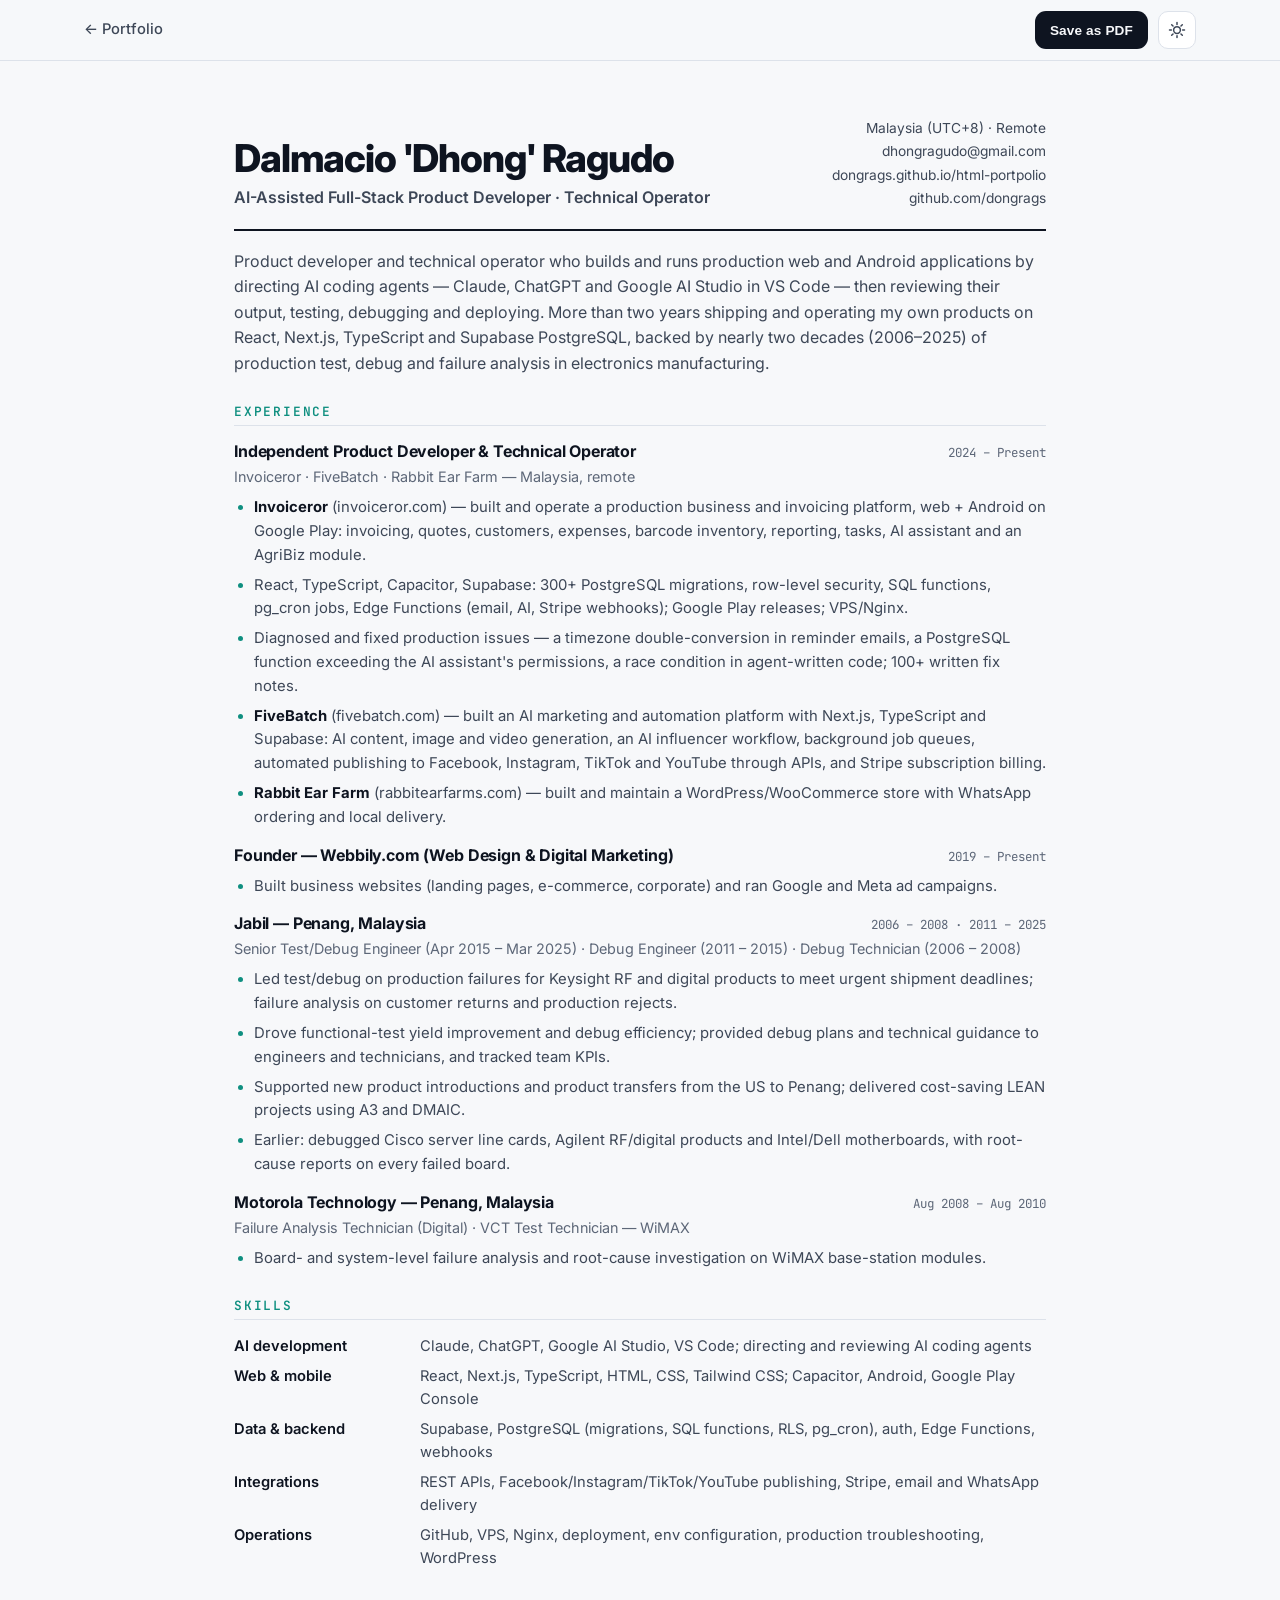
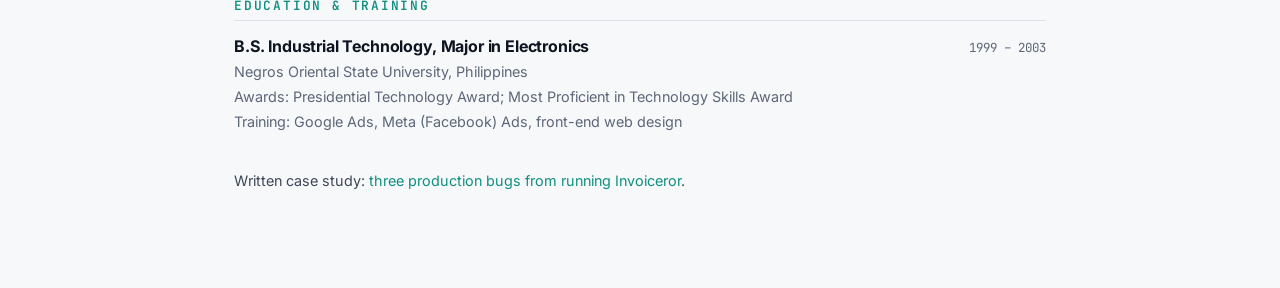
==== resume.html @ e5e8bf3d "Add résumé page and Invoiceror production-fixes case study - resume.html: print-friendly résumé (no " ====
<!DOCTYPE html>
<html lang="en">
<head>
  <meta charset="UTF-8">
  <meta name="viewport" content="width=device-width, initial-scale=1.0">
  <title>Résumé | Dalmacio 'Dhong' Ragudo</title>
  <meta name="description" content="Résumé of Dalmacio 'Dhong' Ragudo — AI-assisted full-stack product developer and technical operator.">
  <meta name="author" content="Dalmacio 'Dhong' Ragudo">
  <link rel="canonical" href="https://dongrags.github.io/html-portpolio/resume.html">
  <link rel="icon" href="data:image/svg+xml,%3Csvg xmlns='http://www.w3.org/2000/svg' viewBox='0 0 32 32'%3E%3Crect width='32' height='32' rx='8' fill='%230b0f17'/%3E%3Ctext x='16' y='21.5' font-family='Arial,sans-serif' font-size='14' font-weight='700' fill='%235eead4' text-anchor='middle'%3EDR%3C/text%3E%3C/svg%3E">
  <link rel="preconnect" href="https://fonts.googleapis.com">
  <link rel="preconnect" href="https://fonts.gstatic.com" crossorigin>
  <link href="https://fonts.googleapis.com/css2?family=Inter:wght@400;500;600;700;800&family=JetBrains+Mono:wght@400;500;600&display=swap" rel="stylesheet">
  <link rel="stylesheet" href="assets/css/styles.css">
  <link rel="stylesheet" href="assets/css/doc.css">
  <script>try { var t = localStorage.getItem('theme'); if (t) document.documentElement.setAttribute('data-theme', t); } catch (e) {}</script>
</head>
<body>
  <a class="skip-link" href="#main">Skip to content</a>
  <header class="doc-top">
    <div class="container">
      <a class="back" href="index.html">← Portfolio</a>
      <div class="doc-actions">
        <button class="btn btn-primary" type="button" onclick="window.print()">Save as PDF</button>
        <button class="theme-toggle" type="button" aria-label="Toggle light and dark theme">
          <svg class="icon-sun" width="18" height="18" viewBox="0 0 24 24" aria-hidden="true"><circle cx="12" cy="12" r="4.5" fill="none" stroke="currentColor" stroke-width="2"/><path d="M12 2v2.5M12 19.5V22M2 12h2.5M19.5 12H22M4.9 4.9l1.8 1.8M17.3 17.3l1.8 1.8M4.9 19.1l1.8-1.8M17.3 6.7l1.8-1.8" stroke="currentColor" stroke-width="2" stroke-linecap="round"/></svg>
          <svg class="icon-moon" width="18" height="18" viewBox="0 0 24 24" aria-hidden="true"><path d="M20 14.5A8 8 0 0 1 9.5 4a8 8 0 1 0 10.5 10.5Z" fill="none" stroke="currentColor" stroke-width="2" stroke-linejoin="round"/></svg>
        </button>
      </div>
    </div>
  </header>

  <main id="main" class="doc resume">
    <header class="resume-head">
      <div>
        <h1>Dalmacio 'Dhong' Ragudo</h1>
        <p class="resume-title">AI-Assisted Full-Stack Product Developer · Technical Operator</p>
      </div>
      <p class="resume-contact">
        Malaysia (UTC+8) · Remote<br>
        <a href="mailto:dhongragudo@gmail.com">dhongragudo@gmail.com</a><span class="phone-slot"></span><br>
        <a href="https://dongrags.github.io/html-portpolio/">dongrags.github.io/html-portpolio</a><br>
        <a href="https://github.com/dongrags">github.com/dongrags</a>
      </p>
    </header>

    <p class="summary">Product developer and technical operator who builds and runs production web and Android applications by directing AI coding agents — Claude, ChatGPT and Google AI Studio in VS Code — then reviewing their output, testing, debugging and deploying. More than two years shipping and operating my own products on React, Next.js, TypeScript and Supabase PostgreSQL, backed by nearly two decades (2006–2025) of production test, debug and failure analysis in electronics manufacturing.</p>

    <h2>Experience</h2>

    <div class="job">
      <div class="job-head"><h3>Independent Product Developer &amp; Technical Operator</h3><span class="when">2024 – Present</span></div>
      <p class="where">Invoiceror · FiveBatch · Rabbit Ear Farm — Malaysia, remote</p>
      <ul class="bullets">
        <li><strong>Invoiceror</strong> (invoiceror.com) — built and operate a production business and invoicing platform, web + Android on Google Play: invoicing, quotes, customers, expenses, barcode inventory, reporting, tasks, AI assistant and an AgriBiz module.</li>
        <li>React, TypeScript, Capacitor, Supabase: 300+ PostgreSQL migrations, row-level security, SQL functions, pg_cron jobs, Edge Functions (email, AI, Stripe webhooks); Google Play releases; VPS/Nginx.</li>
        <li>Diagnosed and fixed production issues — a timezone double-conversion in reminder emails, a PostgreSQL function exceeding the AI assistant's permissions, a race condition in agent-written code; 100+ written fix notes.</li>
        <li><strong>FiveBatch</strong> (fivebatch.com) — built an AI marketing and automation platform with Next.js, TypeScript and Supabase: AI content, image and video generation, an AI influencer workflow, background job queues, automated publishing to Facebook, Instagram, TikTok and YouTube through APIs, and Stripe subscription billing.</li>
        <li><strong>Rabbit Ear Farm</strong> (rabbitearfarms.com) — built and maintain a WordPress/WooCommerce store with WhatsApp ordering and local delivery.</li>
      </ul>
    </div>

    <div class="job">
      <div class="job-head"><h3>Founder — Webbily.com (Web Design &amp; Digital Marketing)</h3><span class="when">2019 – Present</span></div>
      <ul class="bullets">
        <li>Built business websites (landing pages, e-commerce, corporate) and ran Google and Meta ad campaigns.</li>
      </ul>
    </div>

    <div class="job">
      <div class="job-head"><h3>Jabil — Penang, Malaysia</h3><span class="when">2006 – 2008 · 2011 – 2025</span></div>
      <p class="where"><span class="nw">Senior Test/Debug Engineer (Apr 2015 – Mar 2025)</span> · <span class="nw">Debug Engineer (2011 – 2015)</span> · <span class="nw">Debug Technician (2006 – 2008)</span></p>
      <ul class="bullets">
        <li>Led test/debug on production failures for Keysight RF and digital products to meet urgent shipment deadlines; failure analysis on customer returns and production rejects.</li>
        <li>Drove functional-test yield improvement and debug efficiency; provided debug plans and technical guidance to engineers and technicians, and tracked team KPIs.</li>
        <li>Supported new product introductions and product transfers from the US to Penang; delivered cost-saving LEAN projects using A3 and DMAIC.</li>
        <li>Earlier: debugged Cisco server line cards, Agilent RF/digital products and Intel/Dell motherboards, with root-cause reports on every failed board.</li>
      </ul>
    </div>

    <div class="job">
      <div class="job-head"><h3>Motorola Technology — Penang, Malaysia</h3><span class="when">Aug 2008 – Aug 2010</span></div>
      <p class="where">Failure Analysis Technician (Digital) · VCT Test Technician — WiMAX</p>
      <ul class="bullets">
        <li>Board- and system-level failure analysis and root-cause investigation on WiMAX base-station modules.</li>
      </ul>
    </div>

    <h2>Skills</h2>
    <dl class="skills-grid">
      <dt>AI development</dt><dd>Claude, ChatGPT, Google AI Studio, VS Code; directing and reviewing AI coding agents</dd>
      <dt>Web &amp; mobile</dt><dd>React, Next.js, TypeScript, HTML, CSS, Tailwind CSS; Capacitor, Android, Google Play Console</dd>
      <dt>Data &amp; backend</dt><dd>Supabase, PostgreSQL (migrations, SQL functions, RLS, pg_cron), auth, Edge Functions, webhooks</dd>
      <dt>Integrations</dt><dd>REST APIs, Facebook/Instagram/TikTok/YouTube publishing, Stripe, email and WhatsApp delivery</dd>
      <dt>Operations</dt><dd>GitHub, VPS, Nginx, deployment, env configuration, production troubleshooting, WordPress</dd>
    </dl>

    <h2>Education &amp; Training</h2>
    <div class="job">
      <div class="job-head"><h3>B.S. Industrial Technology, Major in Electronics</h3><span class="when">1999 – 2003</span></div>
      <p class="where">Negros Oriental State University, Philippines</p>
      <p class="where">Awards: Presidential Technology Award; Most Proficient in Technology Skills Award</p>
      <p class="where">Training: Google Ads, Meta (Facebook) Ads, front-end web design</p>
    </div>

    <p class="no-print" style="margin-top:36px; font-size:.9rem">Written case study: <a href="case-studies/invoiceror-production-fixes.html">three production bugs from running Invoiceror</a>.</p>
  </main>

  <script src="assets/js/main.js" defer></script>
</body>
</html>
---- assets/css/styles.css ----
/* ===========================================================
   Dhong Ragudo — Portfolio
   Plain CSS, no framework. Light/dark via tokens.
   =========================================================== */

:root {
  --bg: #f7f8fa;
  --bg-alt: #eef1f5;
  --surface: #ffffff;
  --surface-2: #f3f5f8;
  --border: #dde2ea;
  --border-strong: #c7cfdb;
  --text: #0e1420;
  --text-2: #3d4757;
  --text-3: #5d6778;
  --accent: #0f8f80;
  --accent-2: #5b4ee0;
  --accent-soft: rgba(15, 143, 128, 0.1);
  --accent-2-soft: rgba(91, 78, 224, 0.09);
  --grad: linear-gradient(95deg, #0f8f80 0%, #5b4ee0 100%);
  --shadow: 0 1px 2px rgba(14, 20, 32, .04), 0 8px 24px rgba(14, 20, 32, .06);
  --header-bg: rgba(247, 248, 250, .82);
  --hero-glow: radial-gradient(60% 60% at 80% 0%, rgba(91, 78, 224, .12), transparent 70%),
               radial-gradient(50% 50% at 0% 20%, rgba(15, 143, 128, .10), transparent 70%);

  --font: "Inter", system-ui, -apple-system, "Segoe UI", Roboto, sans-serif;
  --mono: "JetBrains Mono", ui-monospace, "SFMono-Regular", Consolas, monospace;
  --radius: 14px;
  --radius-sm: 9px;
  --max: 1160px;
  color-scheme: light;
}

@media (prefers-color-scheme: dark) {
  :root:not([data-theme="light"]) {
    --bg: #0b0f17;
    --bg-alt: #0f141e;
    --surface: #131a26;
    --surface-2: #182130;
    --border: #232d3d;
    --border-strong: #324055;
    --text: #e9edf3;
    --text-2: #b4bdcb;
    --text-3: #8791a2;
    --accent: #5eead4;
    --accent-2: #a5a0ff;
    --accent-soft: rgba(94, 234, 212, 0.1);
    --accent-2-soft: rgba(165, 160, 255, 0.1);
    --grad: linear-gradient(95deg, #5eead4 0%, #a5a0ff 100%);
    --shadow: 0 1px 2px rgba(0, 0, 0, .3), 0 10px 30px rgba(0, 0, 0, .25);
    --header-bg: rgba(11, 15, 23, .78);
    --hero-glow: radial-gradient(60% 60% at 80% 0%, rgba(165, 160, 255, .13), transparent 70%),
                 radial-gradient(50% 50% at 0% 20%, rgba(94, 234, 212, .08), transparent 70%);
    color-scheme: dark;
  }
}

:root[data-theme="dark"] {
  --bg: #0b0f17;
  --bg-alt: #0f141e;
  --surface: #131a26;
  --surface-2: #182130;
  --border: #232d3d;
  --border-strong: #324055;
  --text: #e9edf3;
  --text-2: #b4bdcb;
  --text-3: #8791a2;
  --accent: #5eead4;
  --accent-2: #a5a0ff;
  --accent-soft: rgba(94, 234, 212, 0.1);
  --accent-2-soft: rgba(165, 160, 255, 0.1);
  --grad: linear-gradient(95deg, #5eead4 0%, #a5a0ff 100%);
  --shadow: 0 1px 2px rgba(0, 0, 0, .3), 0 10px 30px rgba(0, 0, 0, .25);
  --header-bg: rgba(11, 15, 23, .78);
  --hero-glow: radial-gradient(60% 60% at 80% 0%, rgba(165, 160, 255, .13), transparent 70%),
               radial-gradient(50% 50% at 0% 20%, rgba(94, 234, 212, .08), transparent 70%);
  color-scheme: dark;
}

/* ---------- Base ---------- */
*, *::before, *::after { box-sizing: border-box; }
html { scroll-behavior: smooth; scroll-padding-top: 80px; -webkit-text-size-adjust: 100%; }
body {
  margin: 0;
  background: var(--bg);
  color: var(--text);
  font-family: var(--font);
  font-size: 16px;
  line-height: 1.6;
  -webkit-font-smoothing: antialiased;
  overflow-x: hidden;
}
img { max-width: 100%; height: auto; display: block; }
a { color: var(--accent); text-decoration: none; }
a:hover { text-decoration: underline; text-underline-offset: 3px; }
h1, h2, h3 { margin: 0; line-height: 1.15; letter-spacing: -0.02em; color: var(--text); }
h2 { font-size: clamp(1.6rem, 3.2vw, 2.35rem); font-weight: 750; max-width: 30ch; }
h3 { font-size: 1.05rem; font-weight: 650; }
p { margin: 0; }
ul, ol { margin: 0; padding: 0; list-style: none; }
:focus-visible { outline: 2px solid var(--accent); outline-offset: 3px; border-radius: 4px; }

.container { width: 100%; max-width: var(--max); margin: 0 auto; padding: 0 24px; }
.sr-only { position: absolute; width: 1px; height: 1px; overflow: hidden; clip: rect(0 0 0 0); white-space: nowrap; }
.skip-link { position: absolute; left: 12px; top: -48px; padding: 8px 14px; background: var(--surface); border: 1px solid var(--border); border-radius: 8px; z-index: 100; }
.skip-link:focus { top: 12px; }

.muted { color: var(--text-2); }
.small { font-size: .875rem; }
.center { text-align: center; }
.narrow { max-width: 62ch; }
.center.narrow, .center .narrow { margin-left: auto; margin-right: auto; }
.mt { margin-top: 1.5rem; }
.mt-lg { margin-top: 2.5rem; }
.lead { font-size: clamp(1.05rem, 1.6vw, 1.2rem); color: var(--text-2); max-width: 64ch; }
.grad { background: var(--grad); -webkit-background-clip: text; background-clip: text; color: transparent; }
.note { margin-top: 1rem; font-size: .85rem; color: var(--text-3); }

/* ---------- Header ---------- */
.site-header {
  position: sticky; top: 0; z-index: 50;
  background: var(--header-bg);
  backdrop-filter: saturate(160%) blur(12px);
  -webkit-backdrop-filter: saturate(160%) blur(12px);
  border-bottom: 1px solid var(--border);
}
.nav { display: flex; align-items: center; gap: 16px; height: 64px; }
.brand { display: flex; align-items: center; gap: 10px; color: var(--text); font-weight: 650; margin-right: auto; }
.brand:hover { text-decoration: none; }
.brand-mark {
  display: grid; place-items: center; width: 32px; height: 32px; border-radius: 8px;
  background: var(--text); color: var(--bg); font-family: var(--mono); font-size: .78rem; font-weight: 600;
}
.nav-links { display: flex; gap: 4px; }
.nav-links a { display: block; padding: 8px 12px; border-radius: 8px; color: var(--text-2); font-size: .92rem; font-weight: 500; }
.nav-links a:hover { color: var(--text); background: var(--surface-2); text-decoration: none; }
.nav-toggle, .theme-toggle {
  display: grid; place-items: center; width: 38px; height: 38px; border-radius: 10px;
  border: 1px solid var(--border); background: var(--surface); color: var(--text-2); cursor: pointer;
}
.nav-toggle { display: none; }
.theme-toggle:hover, .nav-toggle:hover { color: var(--text); border-color: var(--border-strong); }
.icon-moon { display: none; }
:root[data-theme="dark"] .icon-sun { display: none; }
:root[data-theme="dark"] .icon-moon { display: block; }
@media (prefers-color-scheme: dark) {
  :root:not([data-theme="light"]) .icon-sun { display: none; }
  :root:not([data-theme="light"]) .icon-moon { display: block; }
}

/* ---------- Buttons ---------- */
.cta-row { display: flex; flex-wrap: wrap; align-items: center; gap: 12px; margin-top: 2rem; }
.cta-center { justify-content: center; }
.btn {
  display: inline-flex; align-items: center; justify-content: center; gap: 8px;
  min-height: 46px; padding: 0 20px; border-radius: 11px;
  font-weight: 600; font-size: .92rem; letter-spacing: .01em;
  border: 1px solid transparent; transition: transform .15s ease, background .15s ease, border-color .15s ease;
}
.btn:hover { text-decoration: none; transform: translateY(-1px); }
.btn-primary { background: var(--text); color: var(--bg); }
.btn-primary:hover { background: var(--accent); color: #fff; }
:root[data-theme="dark"] .btn-primary:hover { color: #0b0f17; }
@media (prefers-color-scheme: dark) { :root:not([data-theme="light"]) .btn-primary:hover { color: #0b0f17; } }
.btn-ghost { background: var(--surface); color: var(--text); border-color: var(--border-strong); }
.btn-ghost:hover { border-color: var(--accent); }
.btn-text { color: var(--text-2); padding: 0 8px; }
.btn-text:hover { color: var(--accent); }

/* ---------- Hero ---------- */
.hero { position: relative; padding: 88px 0 56px; background: var(--hero-glow); }
.hero::before {
  content: ""; position: absolute; inset: 0; pointer-events: none;
  background-image: linear-gradient(var(--border) 1px, transparent 1px), linear-gradient(90deg, var(--border) 1px, transparent 1px);
  background-size: 48px 48px; opacity: .35;
  mask-image: radial-gradient(70% 60% at 50% 30%, #000 20%, transparent 75%);
  -webkit-mask-image: radial-gradient(70% 60% at 50% 30%, #000 20%, transparent 75%);
}
.hero > .container { position: relative; }
.hero-grid { display: grid; grid-template-columns: 1.35fr 1fr; gap: 56px; align-items: center; }
.eyebrow, .kicker {
  font-family: var(--mono); font-size: .78rem; font-weight: 500; letter-spacing: .14em; text-transform: uppercase; color: var(--accent);
}
.eyebrow { display: inline-flex; align-items: center; gap: 10px; margin-bottom: 1.25rem; }
.eyebrow::before { content: ""; width: 8px; height: 8px; border-radius: 50%; background: var(--accent); box-shadow: 0 0 0 4px var(--accent-soft); }
.hero h1 { font-size: clamp(2.2rem, 5.2vw, 3.9rem); font-weight: 800; letter-spacing: -0.035em; line-height: 1.05; margin-bottom: 1.5rem; }
.hero .lead { margin-bottom: 1rem; color: var(--text); }
.hero .muted { max-width: 62ch; margin-bottom: .75rem; }

.console {
  background: var(--surface); border: 1px solid var(--border); border-radius: var(--radius);
  box-shadow: var(--shadow); overflow: hidden; font-size: .92rem;
}
.console-bar { display: flex; align-items: center; gap: 6px; padding: 12px 16px; border-bottom: 1px solid var(--border); background: var(--surface-2); }
.console-bar span { width: 10px; height: 10px; border-radius: 50%; background: var(--border-strong); }
.console-bar em { margin-left: 8px; font-family: var(--mono); font-style: normal; font-size: .75rem; color: var(--text-3); }
.console-list li { display: flex; align-items: center; gap: 14px; padding: 16px; border-bottom: 1px solid var(--border); }
.console-list img { border-radius: 10px; flex: none; }
.console-list div { display: flex; flex-direction: column; min-width: 0; flex: 1; }
.console-list strong { font-weight: 650; }
.console-list span { color: var(--text-3); font-size: .82rem; }
.status {
  font-family: var(--mono); font-size: .75rem; color: var(--accent); padding: 4px 9px;
  border-radius: 999px; background: var(--accent-soft); white-space: nowrap;
}
.status::before { content: "● "; animation: pulse 2.4s ease-in-out infinite; }
@keyframes pulse { 50% { opacity: .35; } }
.console-foot { padding: 14px 16px; font-family: var(--mono); font-size: .76rem; color: var(--text-2); display: grid; gap: 4px; }
.console-foot .k { color: var(--accent-2); display: inline-block; min-width: 76px; }

.cap-strip {
  margin-top: 64px; display: grid; grid-template-columns: repeat(5, 1fr);
  border: 1px solid var(--border); border-radius: var(--radius); background: var(--surface); overflow: hidden;
}
.cap-strip li { padding: 20px; border-right: 1px solid var(--border); display: flex; flex-direction: column; gap: 4px; }
.cap-strip li:last-child { border-right: 0; }
.cap-strip strong { font-family: var(--mono); font-size: .86rem; letter-spacing: .06em; text-transform: uppercase; }
.cap-strip span { color: var(--text-3); font-size: .85rem; line-height: 1.4; }

/* ---------- Sections ---------- */
.section { padding: 96px 0; }
.section-alt { background: var(--bg-alt); border-top: 1px solid var(--border); border-bottom: 1px solid var(--border); }
.section-head { margin-bottom: 48px; display: grid; gap: 16px; }
.section-head.center { justify-items: center; text-align: center; }
.kicker span { color: var(--text-3); margin-right: 8px; }
h2.big { font-size: clamp(1.9rem, 4.6vw, 3.3rem); font-weight: 800; letter-spacing: -0.03em; max-width: 22ch; }

/* Steps */
.steps { display: grid; grid-template-columns: repeat(4, 1fr); gap: 16px; counter-reset: s; }
.steps li {
  position: relative; padding: 22px; border: 1px solid var(--border); border-radius: var(--radius);
  background: var(--surface); transition: border-color .2s ease, transform .2s ease;
}
.steps li:hover { border-color: var(--border-strong); transform: translateY(-2px); }
.steps li.is-ai { background: linear-gradient(var(--surface), var(--surface)) padding-box, var(--grad) border-box; border-color: transparent; }
.step-n { font-family: var(--mono); font-size: .78rem; color: var(--accent); }
.steps h3 { margin: 10px 0 8px; }
.steps p { color: var(--text-2); font-size: .92rem; }

.callout {
  margin: 40px 0 0; padding: 26px 30px; border-left: 3px solid var(--accent);
  background: var(--accent-soft); border-radius: 0 var(--radius) var(--radius) 0;
  font-size: clamp(1.1rem, 2vw, 1.35rem); font-weight: 600; letter-spacing: -0.01em; color: var(--text);
}
.callout-sm { margin: 0; font-size: 1.05rem; }

/* Project heads */
.project-title { display: flex; align-items: center; gap: 16px; }
.project-title img { border-radius: 14px; box-shadow: var(--shadow); }
.project-title h2 { font-size: clamp(2rem, 4.4vw, 3rem); font-weight: 800; letter-spacing: -0.03em; }
.subtitle { color: var(--text-2); font-weight: 500; margin-top: 4px; }
.private-pill {
  display: inline-flex; align-items: center; gap: 8px; padding: 6px 12px; border-radius: 999px;
  border: 1px dashed var(--border-strong); color: var(--text-3); font-size: .82rem;
}
.private-pill::before { content: "🔒"; font-size: .8rem; }

/* Screenshot rail */
.shots {
  display: grid; grid-auto-flow: column; grid-auto-columns: 200px; gap: 18px;
  overflow-x: auto; padding: 4px 4px 18px; margin: 0 -4px 40px;
  scroll-snap-type: x mandatory; scrollbar-width: thin;
}
.shots figure { margin: 0; scroll-snap-align: start; }
.shots img { border-radius: 26px; }
.shots figcaption { margin-top: 10px; font-size: .82rem; color: var(--text-3); text-align: center; font-family: var(--mono); }

/* Panels */
.split { display: grid; grid-template-columns: 1fr 1fr; gap: 20px; margin-bottom: 20px; align-items: start; }
.panel { padding: 28px; border: 1px solid var(--border); border-radius: var(--radius); background: var(--surface); }
.panel p { color: var(--text-2); }
.panel-accent { background: linear-gradient(160deg, var(--accent-2-soft), transparent 55%), var(--surface); }
.panel-title { font-family: var(--mono); font-size: .8rem; font-weight: 600; letter-spacing: .12em; text-transform: uppercase; color: var(--text-3); margin-bottom: 16px; }
.panel-title.mt { margin-top: 28px; }

.check-list { display: grid; gap: 8px 20px; }
.check-list.cols-2 { grid-template-columns: 1fr 1fr; }
.check-list li { position: relative; padding-left: 22px; font-size: .93rem; color: var(--text); }
.check-list li::before {
  content: ""; position: absolute; left: 2px; top: .5em; width: 9px; height: 5px;
  border-left: 2px solid var(--accent); border-bottom: 2px solid var(--accent); transform: rotate(-45deg);
}

.tags { display: flex; flex-wrap: wrap; gap: 8px; }
.tags li {
  padding: 5px 11px; border-radius: 7px; border: 1px solid var(--border); background: var(--surface-2);
  font-family: var(--mono); font-size: .78rem; color: var(--text-2);
}
.tags-sm li { font-size: .72rem; padding: 3px 8px; }
.tags.mt { margin-top: 24px; }

/* Vertical flow diagram */
.flow { display: grid; gap: 0; }
.flow li { display: flex; flex-direction: column; align-items: flex-start; position: relative; padding-bottom: 22px; padding-left: 26px; }
.flow li::before { content: ""; position: absolute; left: 7px; top: 12px; bottom: 0; width: 2px; background: var(--border-strong); }
.flow li::after { content: ""; position: absolute; left: 2px; top: 8px; width: 12px; height: 12px; border-radius: 50%; background: var(--surface); border: 2px solid var(--accent); }
.flow li:last-child { padding-bottom: 0; }
.flow li:last-child::before { display: none; }
.flow-node { font-family: var(--mono); font-size: .82rem; font-weight: 600; padding: 5px 11px; border-radius: 7px; background: var(--surface-2); border: 1px solid var(--border); }
.flow-db { border-color: var(--accent); color: var(--accent); background: var(--accent-soft); }
.flow-ext { border-color: var(--accent-2); color: var(--accent-2); background: var(--accent-2-soft); }
.flow small { margin-top: 5px; color: var(--text-3); font-size: .8rem; }
.flow-compact { margin-top: 24px; }
.flow-compact li { padding-bottom: 16px; }

/* Horizontal pipeline */
.pipeline { display: flex; flex-wrap: wrap; align-items: center; gap: 12px 0; }
.pipeline li {
  position: relative; display: inline-flex; align-items: center;
  padding: 8px 14px; border-radius: 9px; border: 1px solid var(--border); background: var(--surface);
  font-family: var(--mono); font-size: .82rem; font-weight: 500; color: var(--text); white-space: nowrap;
}
.pipeline li + li { margin-left: 30px; }
.pipeline li + li::before { content: "→"; position: absolute; left: -22px; color: var(--text-3); }
.pipeline li.is-end { border-color: var(--accent); background: var(--accent-soft); color: var(--accent); font-weight: 600; }
.pipeline-lg li { font-size: .9rem; padding: 11px 18px; }

.api-grid { display: grid; grid-template-columns: 1fr 1fr; gap: 10px; margin-top: 20px; }
.api-grid li {
  padding: 12px 14px; border-radius: var(--radius-sm); border: 1px solid var(--border); background: var(--surface-2);
  font-family: var(--mono); font-size: .82rem; font-weight: 600;
}

/* Toolkit */
.tool-grid { display: grid; grid-template-columns: repeat(4, 1fr); gap: 16px; }
.tool { padding: 24px; border: 1px solid var(--border); border-radius: var(--radius); background: var(--surface); }
.tool h3 { font-size: 1.15rem; margin-bottom: 10px; }
.tool h3::before { content: ""; display: block; width: 28px; height: 3px; border-radius: 2px; background: var(--grad); margin-bottom: 16px; }
.tool p { color: var(--text-2); font-size: .92rem; }
.principles { display: flex; flex-wrap: wrap; gap: 8px 24px; margin-top: 32px; justify-content: center; }
.principles li { font-family: var(--mono); font-size: .8rem; letter-spacing: .08em; text-transform: uppercase; color: var(--text-3); }
.principles li::before { content: "✓ "; color: var(--accent); }

/* Operator */
.operator { background: var(--hero-glow); }
.pipeline-lg { justify-content: center; margin: 8px 0 40px; }

/* Technical areas */
.area-grid { display: grid; grid-template-columns: repeat(3, 1fr); gap: 16px; }
.area { padding: 24px; border: 1px solid var(--border); border-radius: var(--radius); background: var(--surface); }
.area h3 { font-family: var(--mono); font-size: .8rem; letter-spacing: .12em; text-transform: uppercase; color: var(--accent); margin-bottom: 14px; }
.area ul { display: flex; flex-wrap: wrap; gap: 6px; }
.area li { padding: 4px 10px; border-radius: 6px; background: var(--surface-2); font-size: .86rem; color: var(--text-2); }

/* Cards */
.card-grid { display: grid; grid-template-columns: repeat(6, 1fr); gap: 18px; }
.card {
  grid-column: span 2; display: flex; flex-direction: column; gap: 10px;
  padding: 24px; border: 1px solid var(--border); border-radius: var(--radius); background: var(--surface);
  transition: border-color .2s ease, transform .2s ease, box-shadow .2s ease;
}
.card:hover { border-color: var(--border-strong); transform: translateY(-2px); box-shadow: var(--shadow); }
.card-feature { grid-column: span 3; }
.card-top { display: flex; align-items: center; justify-content: space-between; gap: 10px; min-height: 40px; }
.card-top img { border-radius: 10px; }
.badge { font-family: var(--mono); font-size: .7rem; letter-spacing: .06em; text-transform: uppercase; padding: 4px 9px; border-radius: 999px; background: var(--accent-soft); color: var(--accent); }
.badge-muted { background: var(--surface-2); color: var(--text-3); }
.card h3 { font-size: 1.25rem; margin-top: 4px; }
.card-sub { color: var(--text-3); font-size: .88rem; font-weight: 500; }
.card > p:not(.card-sub) { color: var(--text-2); font-size: .93rem; }
.card dl { margin: 4px 0; font-size: .86rem; }
.card dt { font-family: var(--mono); font-size: .7rem; letter-spacing: .1em; text-transform: uppercase; color: var(--text-3); }
.card dd { margin: 2px 0 0; color: var(--text-2); }
.card-links { margin-top: auto; padding-top: 12px; border-top: 1px solid var(--border); display: flex; flex-wrap: wrap; gap: 6px 16px; align-items: center; font-size: .86rem; }
.card-links a { font-weight: 600; }
.card-links span { color: var(--text-3); font-size: .8rem; }

.private-note {
  display: flex; gap: 14px; align-items: flex-start; margin-top: 28px; padding: 20px 24px;
  border: 1px dashed var(--border-strong); border-radius: var(--radius); color: var(--text-2); font-size: .93rem;
}
.private-note svg { flex: none; margin-top: 2px; color: var(--accent); }

/* Why */
.why-grid { display: grid; grid-template-columns: repeat(3, 1fr); gap: 0; border: 1px solid var(--border); border-radius: var(--radius); overflow: hidden; background: var(--surface); }
.why-grid div { padding: 26px; border-right: 1px solid var(--border); border-bottom: 1px solid var(--border); }
.why-grid div:nth-child(3n) { border-right: 0; }
.why-grid div:nth-last-child(-n+3) { border-bottom: 0; }
.why-grid h3 { font-family: var(--mono); font-size: .88rem; letter-spacing: .12em; text-transform: uppercase; color: var(--accent); margin-bottom: 8px; }
.why-grid p { color: var(--text-2); font-size: .93rem; }

.role-box { margin-top: 56px; padding: 28px; border-radius: var(--radius); border: 1px solid var(--border); background: var(--surface-2); }
.role-box h3 { margin-bottom: 10px; }
.role-box p { color: var(--text-2); margin-bottom: 18px; max-width: 80ch; }

/* Contact */
.contact { background: var(--hero-glow); border-top: 1px solid var(--border); }
.contact h2.big { margin: 0 auto 16px; }
.contact .small { margin-top: 20px; }

/* Footer */
.site-footer { border-top: 1px solid var(--border); padding: 36px 0; background: var(--bg-alt); }
.footer-grid { display: grid; grid-template-columns: 1fr auto; gap: 16px 32px; align-items: start; }
.footer-name { font-weight: 700; margin-bottom: 4px; }
.footer-links { display: flex; gap: 20px; flex-wrap: wrap; }
.footer-links a { color: var(--text-2); font-size: .9rem; }
.footer-links a:hover { color: var(--accent); }
.copyright { grid-column: 1 / -1; }

/* Reveal on scroll (only when JS is running) */
.js .reveal { opacity: 0; transform: translateY(14px); transition: opacity .6s ease, transform .6s ease; }
.js .reveal.is-visible { opacity: 1; transform: none; }

/* ---------- Responsive ---------- */
@media (max-width: 1020px) {
  .hero-grid { grid-template-columns: 1fr; gap: 40px; }
  .console { max-width: 520px; }
  .cap-strip { grid-template-columns: repeat(3, 1fr); }
  .cap-strip li:nth-child(3) { border-right: 0; }
  .cap-strip li:nth-child(-n+3) { border-bottom: 1px solid var(--border); }
  .steps { grid-template-columns: repeat(2, 1fr); }
  .tool-grid { grid-template-columns: repeat(2, 1fr); }
  .area-grid { grid-template-columns: repeat(2, 1fr); }
  .card, .card-feature { grid-column: span 3; }
}

@media (max-width: 820px) {
  .nav-toggle { display: grid; order: 3; }
  .nav-links {
    display: none; position: absolute; top: 64px; left: 0; right: 0; flex-direction: column; gap: 0;
    padding: 8px 16px 16px; background: var(--bg); border-bottom: 1px solid var(--border); box-shadow: var(--shadow);
  }
  .nav-links.is-open { display: flex; }
  .nav-links a { padding: 12px; font-size: 1rem; }
  .split { grid-template-columns: 1fr; }
  .why-grid { grid-template-columns: 1fr 1fr; }
  .why-grid div:nth-child(3n) { border-right: 1px solid var(--border); }
  .why-grid div:nth-child(2n) { border-right: 0; }
  .why-grid div:nth-last-child(-n+3) { border-bottom: 1px solid var(--border); }
  .why-grid div:nth-last-child(-n+2) { border-bottom: 0; }
}

@media (max-width: 640px) {
  .container { padding: 0 16px; }
  .hero { padding: 56px 0 40px; }
  .section { padding: 64px 0; }
  .section-head { margin-bottom: 32px; }
  .cap-strip { grid-template-columns: 1fr 1fr; margin-top: 44px; }
  .cap-strip li { border-right: 1px solid var(--border) !important; border-bottom: 1px solid var(--border); padding: 16px; }
  .cap-strip li:nth-child(2n) { border-right: 0 !important; }
  .cap-strip li:last-child { grid-column: 1 / -1; border-bottom: 0; border-right: 0 !important; }
  .steps, .tool-grid, .area-grid, .why-grid { grid-template-columns: 1fr; }
  .why-grid div { border-right: 0 !important; border-bottom: 1px solid var(--border) !important; }
  .why-grid div:last-child { border-bottom: 0 !important; }
  .card, .card-feature { grid-column: 1 / -1; }
  .check-list.cols-2 { grid-template-columns: 1fr; }
  .panel { padding: 22px; }
  .shots { grid-auto-columns: 62%; }
  .cta-row .btn { flex: 1 1 auto; }
  .cta-row .btn-text { flex: 0 0 100%; justify-content: flex-start; padding: 0; min-height: 36px; }
  .footer-grid { grid-template-columns: 1fr; }
  .pipeline, .pipeline-lg { flex-direction: column; align-items: stretch; gap: 22px; }
  .pipeline li { justify-content: center; white-space: normal; text-align: center; }
  .pipeline li + li { margin-left: 0; }
  .pipeline li + li::before { content: "↓"; left: 50%; top: -21px; transform: translateX(-50%); }
  .callout { padding: 20px; }
}

@media (prefers-reduced-motion: reduce) {
  html { scroll-behavior: auto; }
  *, *::before, *::after { animation: none !important; transition: none !important; }
  .js .reveal { opacity: 1; transform: none; }
}

/* ---------- Google Play ---------- */
.btn-play {
  background: #0b0f17; color: #fff; border-color: #3a4556; gap: 10px; padding: 0 18px 0 14px;
}
.btn-play:hover { border-color: var(--accent); }
.play-text { display: flex; flex-direction: column; line-height: 1.1; text-align: left; font-size: 1rem; font-weight: 600; letter-spacing: 0; }
.play-text small { font-size: .62rem; font-weight: 500; text-transform: uppercase; letter-spacing: .06em; opacity: .85; }
.console-list span a { color: inherit; text-decoration: underline; text-decoration-color: var(--border-strong); text-underline-offset: 2px; }

.shot-raw img { border: 6px solid #1b2230; }

.play-showcase {
  margin: 0 0 40px; padding: 28px; border: 1px solid var(--border); border-radius: var(--radius);
  background: linear-gradient(160deg, var(--accent-2-soft), transparent 45%), var(--surface);
}
.play-head { display: flex; align-items: flex-end; justify-content: space-between; gap: 20px; margin-bottom: 22px; }
.play-head p { color: var(--text-2); max-width: 62ch; }
.play-head .panel-title { margin-bottom: 8px; }
.play-head .btn-play { flex: none; }
.promo { display: block; margin: 0; }
.promo img { width: 100%; border-radius: 12px; border: 1px solid var(--border); }
.promo-wide img { border-radius: 14px; }
.promo-wide:hover img { border-color: var(--accent); }
.promo-grid { display: grid; grid-template-columns: repeat(3, 1fr); gap: 16px; margin-top: 16px; }
.promo figcaption { margin-top: 8px; font-family: var(--mono); font-size: .78rem; color: var(--text-3); }

@media (max-width: 820px) {
  .play-head { flex-direction: column; align-items: flex-start; }
  .promo-grid { grid-template-columns: 1fr; }
}
@media (max-width: 640px) {
  .play-showcase { padding: 18px; }
}

/* ---------- Background ---------- */
.background { margin-top: 56px; padding-left: 20px; border-left: 3px solid var(--border-strong); max-width: 80ch; }
.background .panel-title { margin-bottom: 10px; }
.background p { color: var(--text-2); }
.background p + p { margin-top: 8px; }
.background + .role-box { margin-top: 40px; }

/* Web app button + inline logo links */
.btn-webapp img { border-radius: 50%; flex: none; }
.link-logo { display: inline-flex; align-items: center; gap: 6px; }
.link-logo img { border-radius: 50%; }

/* Email copy confirmation */
.contact .small a { color: var(--text-2); text-decoration: underline; text-decoration-color: var(--border-strong); text-underline-offset: 3px; }
.contact .small a:hover { color: var(--accent); }
.copy-status {
  display: inline-block; min-height: 1.6em; margin-top: 12px; padding: 4px 12px; border-radius: 999px;
  color: var(--accent); background: var(--accent-soft); font-weight: 500;
  opacity: 0; transition: opacity .2s ease;
}
.copy-status.is-visible { opacity: 1; }

/* Last, low-priority card spans the full row on desktop */
.card-slim { grid-column: 1 / -1; }
@media (max-width: 1020px) { .card-slim { grid-column: span 3; } }
@media (max-width: 640px) { .card-slim { grid-column: 1 / -1; } }
@media (min-width: 1021px) {
  .card-slim { flex-direction: row; align-items: center; gap: 20px; padding: 16px 24px; }
  .card-slim:hover { transform: none; }
  .card-slim .card-top { min-height: 0; }
  .card-slim h3 { margin: 0; font-size: 1rem; white-space: nowrap; }
  .card-slim .card-sub, .card-slim .tags { display: none; }
  .card-slim > p:not(.card-sub) { font-size: .88rem; color: var(--text-3); }
  .card-slim .card-links { margin: 0 0 0 auto; padding: 0; border: 0; white-space: nowrap; flex-wrap: nowrap; }
  .card-slim .badge { white-space: nowrap; }
}

/* Case study link card */
.case-link {
  display: grid; gap: 6px; margin-top: 20px; padding: 22px 26px; border-radius: var(--radius);
  border: 1px solid var(--border); background: linear-gradient(120deg, var(--accent-soft), transparent 60%), var(--surface);
  color: var(--text); transition: border-color .2s ease, transform .2s ease;
}
.case-link:hover { text-decoration: none; border-color: var(--accent); transform: translateY(-2px); }
.case-link strong { font-size: 1.15rem; letter-spacing: -0.01em; }
.case-link .muted { font-size: .92rem; }
---- assets/css/doc.css ----
/* Document pages (case study, résumé). Loaded after styles.css. */

.doc-top { border-bottom: 1px solid var(--border); background: var(--header-bg); }
.doc-top .container { display: flex; align-items: center; justify-content: space-between; gap: 16px; height: 60px; }
.doc-top a.back { color: var(--text-2); font-size: .92rem; font-weight: 500; }
.doc-top a.back:hover { color: var(--accent); }
.doc-actions { display: flex; align-items: center; gap: 10px; }
.doc-actions .btn { min-height: 38px; padding: 0 14px; font-size: .85rem; }

.doc { max-width: 780px; margin: 0 auto; padding: 56px 24px 96px; }
.doc h1 { font-size: clamp(1.9rem, 4.2vw, 2.7rem); font-weight: 800; letter-spacing: -0.03em; line-height: 1.1; }
.doc h2 { font-size: 1.45rem; font-weight: 750; margin: 56px 0 14px; max-width: none; }
.doc h3 { font-family: var(--mono); font-size: .78rem; font-weight: 600; letter-spacing: .12em; text-transform: uppercase; color: var(--text-3); margin: 26px 0 8px; }
.doc p, .doc li { color: var(--text-2); }
.doc p + p { margin-top: 12px; }
.doc ul.bullets { list-style: disc; padding-left: 20px; display: grid; gap: 6px; }
.doc ul.bullets li::marker { color: var(--accent); }
.doc strong { color: var(--text); }
.doc-meta { margin-top: 14px; font-family: var(--mono); font-size: .8rem; color: var(--text-3); }
.doc-lead { margin-top: 20px; font-size: 1.1rem; color: var(--text-2); }
.doc code { font-family: var(--mono); font-size: .86em; background: var(--surface-2); border: 1px solid var(--border); border-radius: 5px; padding: 1px 5px; color: var(--text); }
.doc pre {
  margin: 12px 0 4px; padding: 16px 18px; overflow-x: auto; border-radius: 10px;
  background: var(--surface); border: 1px solid var(--border);
  font-family: var(--mono); font-size: .8rem; line-height: 1.6; color: var(--text);
}
.doc pre code { background: none; border: 0; padding: 0; font-size: inherit; }
.doc pre .c { color: var(--text-3); }
.doc pre .bad { color: #d9485f; }
.doc pre .good { color: var(--accent); }
.doc .context { margin-top: 32px; padding: 20px 22px; border-radius: var(--radius); border: 1px solid var(--border); background: var(--surface); }
.doc .context p { font-size: .95rem; }
.doc .tag-row { display: flex; flex-wrap: wrap; gap: 8px; margin-top: 12px; }
.doc .incident-label { display: inline-block; font-family: var(--mono); font-size: .72rem; letter-spacing: .08em; text-transform: uppercase; padding: 3px 9px; border-radius: 999px; background: var(--accent-soft); color: var(--accent); margin-top: 56px; }
.doc .incident-label + h2 { margin-top: 10px; }
.doc .takeaway { margin-top: 16px; padding: 14px 18px; border-left: 3px solid var(--accent-2); background: var(--accent-2-soft); border-radius: 0 10px 10px 0; }
.doc hr { border: 0; border-top: 1px solid var(--border); margin: 56px 0 0; }

/* ---------- Résumé ---------- */
.resume { max-width: 860px; }
.resume-head { display: flex; justify-content: space-between; align-items: flex-end; gap: 24px; padding-bottom: 18px; border-bottom: 2px solid var(--text); }
.resume-head h1 { font-size: clamp(1.8rem, 4vw, 2.4rem); }
.resume-title { margin-top: 6px; font-weight: 600; color: var(--accent); }
.resume-contact { text-align: right; font-size: .86rem; color: var(--text-2); line-height: 1.7; }
.resume-contact a { color: var(--text-2); }
.resume h2 { font-family: var(--mono); font-size: .8rem; font-weight: 600; letter-spacing: .14em; text-transform: uppercase; color: var(--accent); margin: 28px 0 10px; padding-bottom: 6px; border-bottom: 1px solid var(--border); }
.resume .summary { margin-top: 18px; }
.job { margin-top: 16px; }
.job-head { display: flex; justify-content: space-between; align-items: baseline; gap: 16px; flex-wrap: wrap; }
.job-head h3 { font-family: var(--font); font-size: 1rem; font-weight: 700; letter-spacing: -0.01em; text-transform: none; color: var(--text); margin: 0; }
.job-head .when { font-family: var(--mono); font-size: .78rem; color: var(--text-3); white-space: nowrap; }
.job .where { font-size: .9rem; color: var(--text-3); margin-top: 2px; }
.job ul.bullets { margin-top: 8px; }
.job ul.bullets li { font-size: .93rem; }
.skills-grid { display: grid; grid-template-columns: 170px 1fr; gap: 6px 16px; font-size: .92rem; }
.skills-grid dt { font-weight: 600; color: var(--text); }
.skills-grid dd { margin: 0; color: var(--text-2); }
.todo { background: rgba(255, 200, 0, .25); border-radius: 4px; padding: 0 4px; color: var(--text); }

@media (max-width: 640px) {
  .doc { padding: 36px 16px 72px; }
  .resume-head { flex-direction: column; align-items: flex-start; }
  .resume-contact { text-align: left; }
  .skills-grid { grid-template-columns: 1fr; }
  .skills-grid dd { margin-bottom: 8px; }
  .doc-actions .btn-ghost { display: none; }
}

/* Print / PDF: always light, Arial for clean embedding in every PDF viewer and ATS. */
@media print {
  :root, :root[data-theme="dark"] {
    --bg: #fff; --surface: #fff; --surface-2: #f3f5f8; --border: #cfd6e0; --border-strong: #b9c2cf;
    --text: #111827; --text-2: #1f2937; --text-3: #4b5563; --accent: #0f766e; --accent-2: #4f46e5;
    --accent-soft: rgba(15,118,110,.08); --accent-2-soft: rgba(79,70,229,.06);
    --font: Arial, Helvetica, sans-serif; --mono: Arial, Helvetica, sans-serif;
  }
  @page { size: Letter; margin: 0.6in 0.65in; }
  html { font-size: 13.3px; }
  body { background: #fff; font-family: Arial, Helvetica, sans-serif; font-size: 10.5pt; line-height: 1.4; }
  .doc-top, .skip-link, .no-print { display: none !important; }
  .doc { padding: 0; max-width: none; }
  .resume-head { padding-bottom: 10px; }
  .resume-head h1 { font-size: 21pt; letter-spacing: -0.01em; }
  .resume-title { font-size: 11pt; }
  .resume-contact { font-size: 9.5pt; line-height: 1.5; }
  .resume .summary { font-size: 10.5pt; margin-top: 12px; }
  .resume h2 { font-size: 10pt; letter-spacing: .08em; margin: 16px 0 6px; padding-bottom: 4px; break-after: avoid; }
  .job { margin-top: 10px; break-inside: avoid; }
  .job-head h3 { font-size: 11pt; }
  .job-head .when { font-size: 10pt; color: var(--text-3); }
  .job .where { font-size: 10pt; margin-top: 1px; }
  .job ul.bullets { gap: 3px; margin-top: 5px; }
  .job ul.bullets li { font-size: 10.5pt; }
  .skills-grid { font-size: 10.5pt; gap: 3px 14px; grid-template-columns: 130px 1fr; }
  a { color: inherit !important; text-decoration: none !important; }
}

.doc code, .doc pre { font-variant-ligatures: none; font-feature-settings: "liga" 0, "calt" 0; }

/* Résumé header + wrapping helpers */
.nw { white-space: nowrap; }
.phone-slot:not(:empty) { display: block; }
.resume-head > div { flex: 1 1 auto; min-width: 0; }
.resume-contact { flex: none; white-space: nowrap; }
@media print { .resume-title { font-size: 10.5pt; } }
.phone-slot:not(:empty) + br { display: none; }
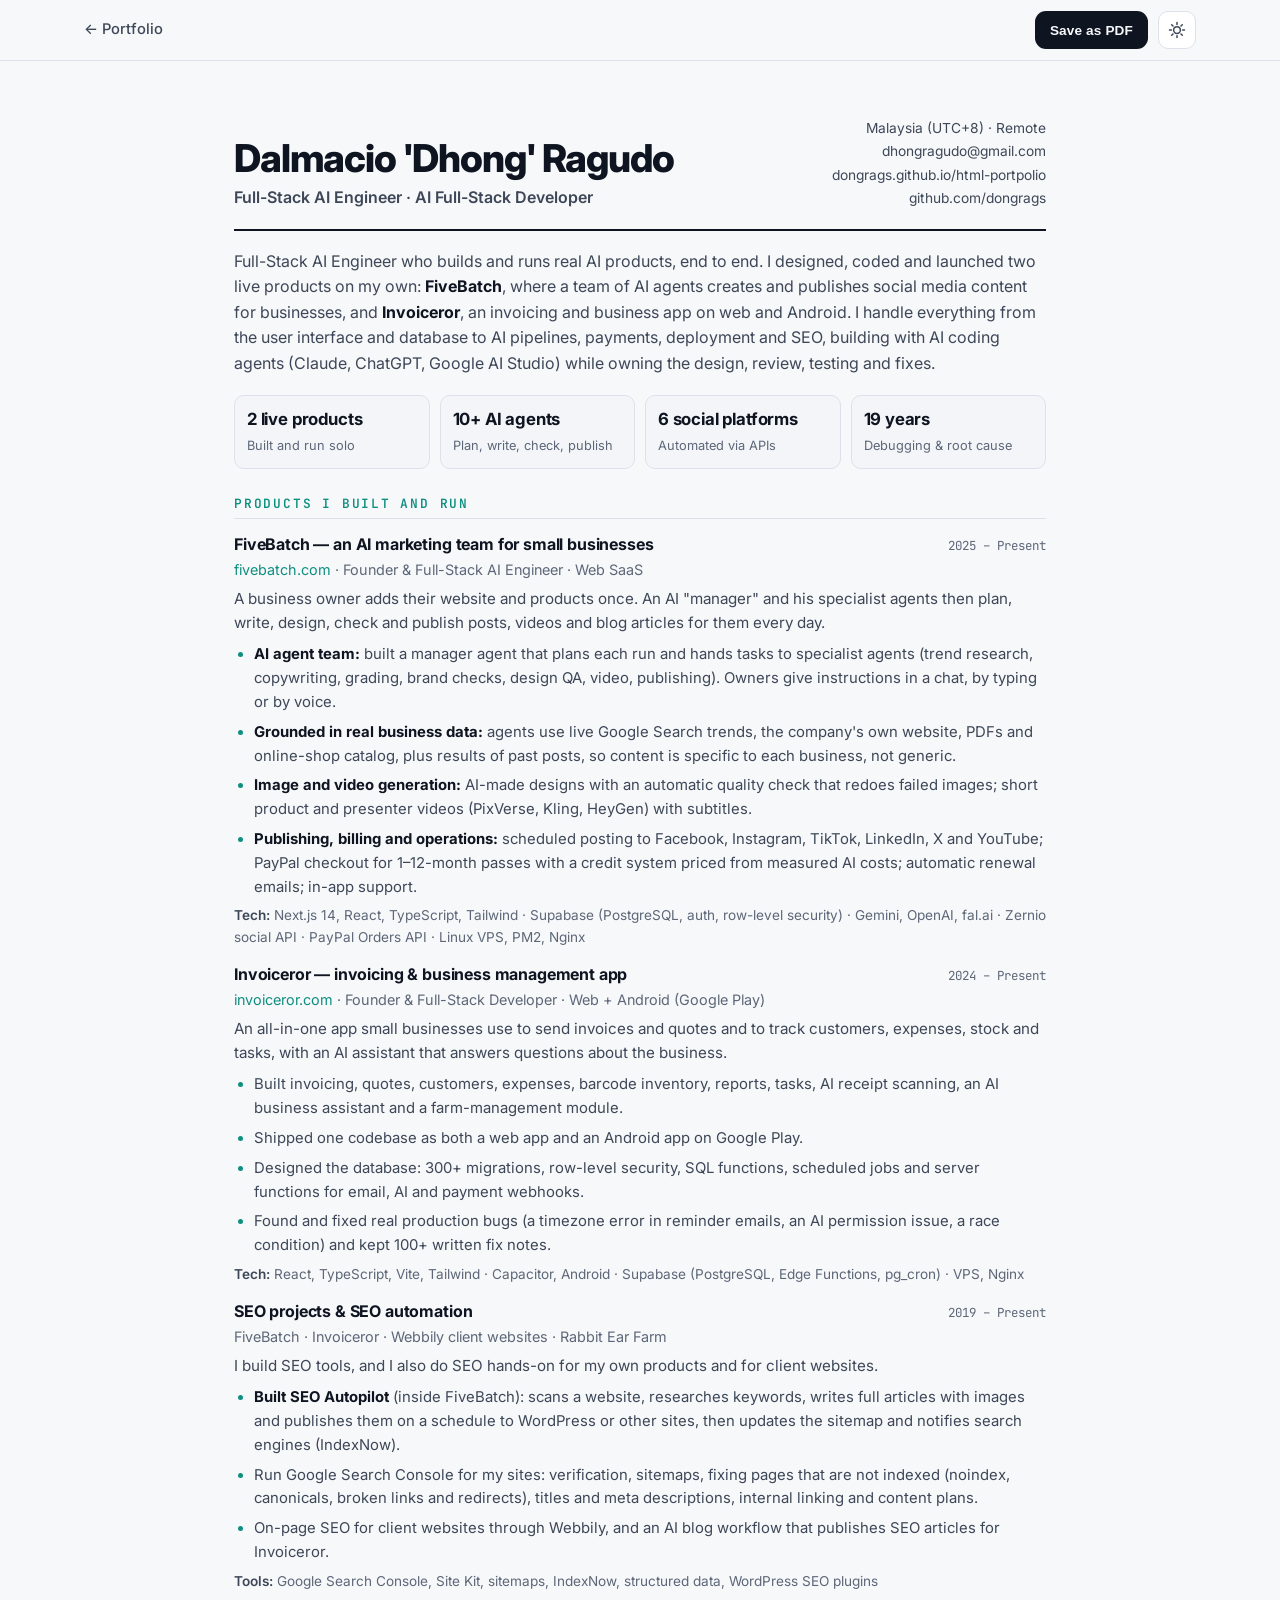
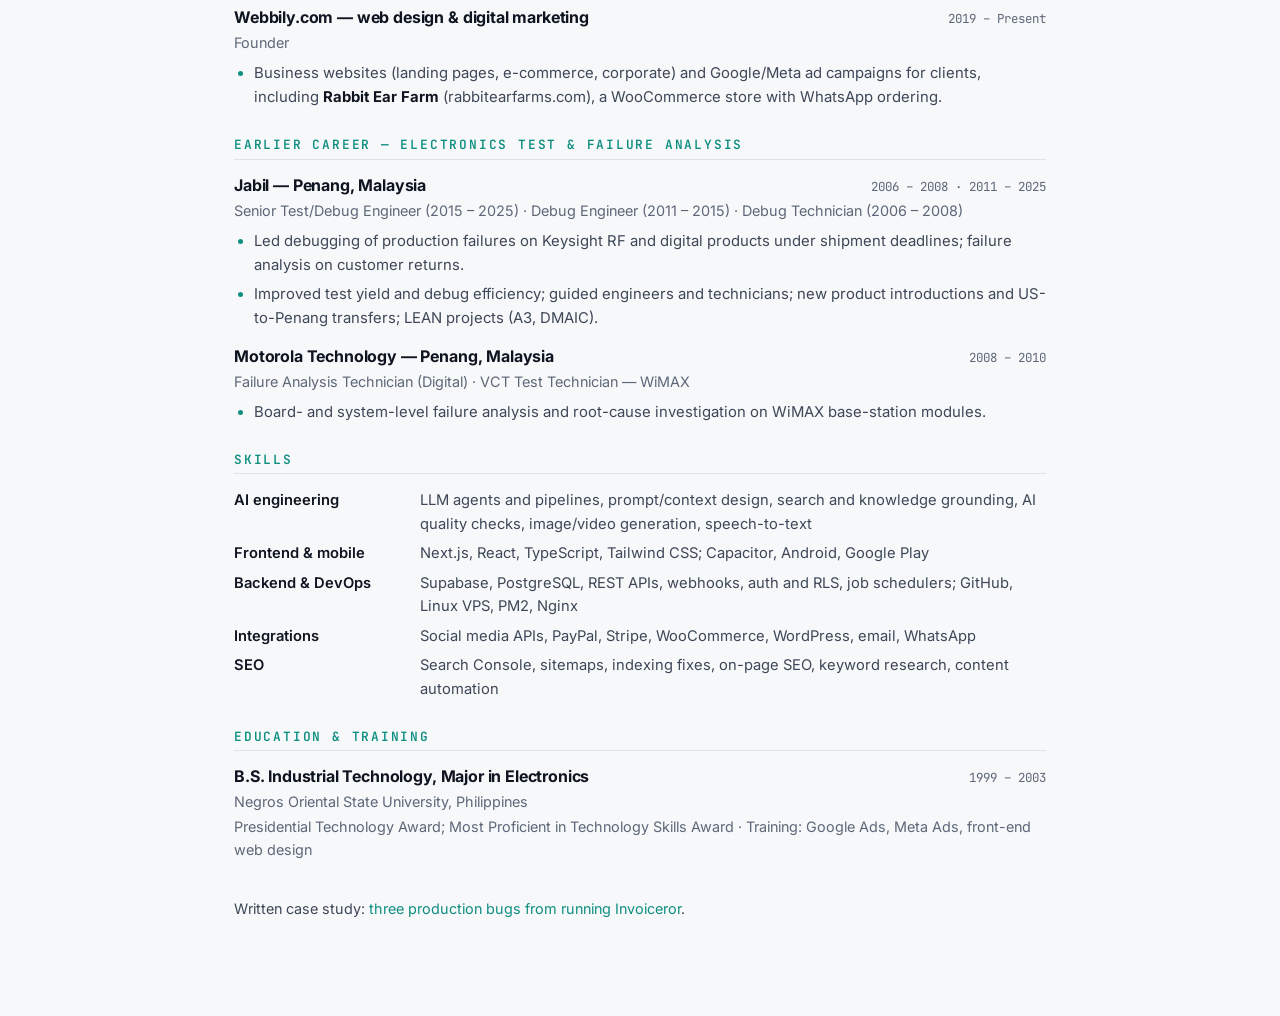
==== commit f6f94bd9: "Reposition as Full-Stack AI Engineer: clearer product-first résumé and homepage, add SEO projects Co" ====
--- a/resume.html
+++ b/resume.html
@@ -3,8 +3,8 @@
 <head>
   <meta charset="UTF-8">
   <meta name="viewport" content="width=device-width, initial-scale=1.0">
-  <title>Résumé | Dalmacio 'Dhong' Ragudo</title>
-  <meta name="description" content="Résumé of Dalmacio 'Dhong' Ragudo — AI-assisted full-stack product developer and technical operator.">
+  <title>Résumé | Dalmacio 'Dhong' Ragudo — Full-Stack AI Engineer</title>
+  <meta name="description" content="Résumé of Dalmacio 'Dhong' Ragudo — Full-Stack AI Engineer who built and runs FiveBatch (AI marketing SaaS) and Invoiceror (web + Android business app), plus SEO automation.">
   <meta name="author" content="Dalmacio 'Dhong' Ragudo">
   <link rel="canonical" href="https://dongrags.github.io/html-portpolio/resume.html">
   <link rel="icon" href="data:image/svg+xml,%3Csvg xmlns='http://www.w3.org/2000/svg' viewBox='0 0 32 32'%3E%3Crect width='32' height='32' rx='8' fill='%230b0f17'/%3E%3Ctext x='16' y='21.5' font-family='Arial,sans-serif' font-size='14' font-weight='700' fill='%235eead4' text-anchor='middle'%3EDR%3C/text%3E%3C/svg%3E">
@@ -34,7 +34,7 @@
     <header class="resume-head">
       <div>
         <h1>Dalmacio 'Dhong' Ragudo</h1>
-        <p class="resume-title">AI-Assisted Full-Stack Product Developer · Technical Operator</p>
+        <p class="resume-title">Full-Stack AI Engineer · AI Full-Stack Developer</p>
       </div>
       <p class="resume-contact">
         Malaysia (UTC+8) · Remote<br>
@@ -44,42 +44,76 @@
       </p>
     </header>
 
-    <p class="summary">Product developer and technical operator who builds and runs production web and Android applications by directing AI coding agents — Claude, ChatGPT and Google AI Studio in VS Code — then reviewing their output, testing, debugging and deploying. More than two years shipping and operating my own products on React, Next.js, TypeScript and Supabase PostgreSQL, backed by nearly two decades (2006–2025) of production test, debug and failure analysis in electronics manufacturing.</p>
+    <p class="summary">Full-Stack AI Engineer who builds and runs real AI products, end to end. I designed, coded and launched two live products on my own: <strong>FiveBatch</strong>, where a team of AI agents creates and publishes social media content for businesses, and <strong>Invoiceror</strong>, an invoicing and business app on web and Android. I handle everything from the user interface and database to AI pipelines, payments, deployment and SEO, building with AI coding agents (Claude, ChatGPT, Google AI Studio) while owning the design, review, testing and fixes.</p>
 
-    <h2>Experience</h2>
+    <ul class="highlights" aria-label="Highlights">
+      <li><strong>2 live products</strong><span>Built and run solo</span></li>
+      <li><strong>10+ AI agents</strong><span>Plan, write, check, publish</span></li>
+      <li><strong>6 social platforms</strong><span>Automated via APIs</span></li>
+      <li><strong>19 years</strong><span>Debugging &amp; root cause</span></li>
+    </ul>
+
+    <h2>Products I built and run</h2>
 
     <div class="job">
-      <div class="job-head"><h3>Independent Product Developer &amp; Technical Operator</h3><span class="when">2024 – Present</span></div>
-      <p class="where">Invoiceror · FiveBatch · Rabbit Ear Farm — Malaysia, remote</p>
+      <div class="job-head"><h3>FiveBatch — an AI marketing team for small businesses</h3><span class="when">2025 – Present</span></div>
+      <p class="where"><a href="https://fivebatch.com/">fivebatch.com</a> · Founder &amp; Full-Stack AI Engineer · Web SaaS</p>
+      <p class="what">A business owner adds their website and products once. An AI "manager" and his specialist agents then plan, write, design, check and publish posts, videos and blog articles for them every day.</p>
       <ul class="bullets">
-        <li><strong>Invoiceror</strong> (invoiceror.com) — built and operate a production business and invoicing platform, web + Android on Google Play: invoicing, quotes, customers, expenses, barcode inventory, reporting, tasks, AI assistant and an AgriBiz module.</li>
-        <li>React, TypeScript, Capacitor, Supabase: 300+ PostgreSQL migrations, row-level security, SQL functions, pg_cron jobs, Edge Functions (email, AI, Stripe webhooks); Google Play releases; VPS/Nginx.</li>
-        <li>Diagnosed and fixed production issues — a timezone double-conversion in reminder emails, a PostgreSQL function exceeding the AI assistant's permissions, a race condition in agent-written code; 100+ written fix notes.</li>
-        <li><strong>FiveBatch</strong> (fivebatch.com) — built an AI marketing and automation platform with Next.js, TypeScript and Supabase: AI content, image and video generation, an AI influencer workflow, background job queues, automated publishing to Facebook, Instagram, TikTok and YouTube through APIs, and Stripe subscription billing.</li>
-        <li><strong>Rabbit Ear Farm</strong> (rabbitearfarms.com) — built and maintain a WordPress/WooCommerce store with WhatsApp ordering and local delivery.</li>
+        <li><strong>AI agent team:</strong> built a manager agent that plans each run and hands tasks to specialist agents (trend research, copywriting, grading, brand checks, design QA, video, publishing). Owners give instructions in a chat, by typing or by voice.</li>
+        <li><strong>Grounded in real business data:</strong> agents use live Google Search trends, the company's own website, PDFs and online-shop catalog, plus results of past posts, so content is specific to each business, not generic.</li>
+        <li><strong>Image and video generation:</strong> AI-made designs with an automatic quality check that redoes failed images; short product and presenter videos (PixVerse, Kling, HeyGen) with subtitles.</li>
+        <li><strong>Publishing, billing and operations:</strong> scheduled posting to Facebook, Instagram, TikTok, LinkedIn, X and YouTube; PayPal checkout for 1–12-month passes with a credit system priced from measured AI costs; automatic renewal emails; in-app support.</li>
+      </ul>
+      <p class="stack"><b>Tech:</b> Next.js 14, React, TypeScript, Tailwind · Supabase (PostgreSQL, auth, row-level security) · Gemini, OpenAI, fal.ai · Zernio social API · PayPal Orders API · Linux VPS, PM2, Nginx</p>
+    </div>
+
+    <div class="job">
+      <div class="job-head"><h3>Invoiceror — invoicing &amp; business management app</h3><span class="when">2024 – Present</span></div>
+      <p class="where"><a href="https://invoiceror.com/">invoiceror.com</a> · Founder &amp; Full-Stack Developer · Web + Android (Google Play)</p>
+      <p class="what">An all-in-one app small businesses use to send invoices and quotes and to track customers, expenses, stock and tasks, with an AI assistant that answers questions about the business.</p>
+      <ul class="bullets">
+        <li>Built invoicing, quotes, customers, expenses, barcode inventory, reports, tasks, AI receipt scanning, an AI business assistant and a farm-management module.</li>
+        <li>Shipped one codebase as both a web app and an Android app on Google Play.</li>
+        <li>Designed the database: 300+ migrations, row-level security, SQL functions, scheduled jobs and server functions for email, AI and payment webhooks.</li>
+        <li>Found and fixed real production bugs (a timezone error in reminder emails, an AI permission issue, a race condition) and kept 100+ written fix notes.</li>
+      </ul>
+      <p class="stack"><b>Tech:</b> React, TypeScript, Vite, Tailwind · Capacitor, Android · Supabase (PostgreSQL, Edge Functions, pg_cron) · VPS, Nginx</p>
+    </div>
+
+    <div class="job">
+      <div class="job-head"><h3>SEO projects &amp; SEO automation</h3><span class="when">2019 – Present</span></div>
+      <p class="where">FiveBatch · Invoiceror · Webbily client websites · Rabbit Ear Farm</p>
+      <p class="what">I build SEO tools, and I also do SEO hands-on for my own products and for client websites.</p>
+      <ul class="bullets">
+        <li><strong>Built SEO Autopilot</strong> (inside FiveBatch): scans a website, researches keywords, writes full articles with images and publishes them on a schedule to WordPress or other sites, then updates the sitemap and notifies search engines (IndexNow).</li>
+        <li>Run Google Search Console for my sites: verification, sitemaps, fixing pages that are not indexed (noindex, canonicals, broken links and redirects), titles and meta descriptions, internal linking and content plans.</li>
+        <li>On-page SEO for client websites through Webbily, and an AI blog workflow that publishes SEO articles for Invoiceror.</li>
+      </ul>
+      <p class="stack"><b>Tools:</b> Google Search Console, Site Kit, sitemaps, IndexNow, structured data, WordPress SEO plugins</p>
+    </div>
+
+    <div class="job">
+      <div class="job-head"><h3>Webbily.com — web design &amp; digital marketing</h3><span class="when">2019 – Present</span></div>
+      <p class="where">Founder</p>
+      <ul class="bullets">
+        <li>Business websites (landing pages, e-commerce, corporate) and Google/Meta ad campaigns for clients, including <strong>Rabbit Ear Farm</strong> (rabbitearfarms.com), a WooCommerce store with WhatsApp ordering.</li>
+      </ul>
+    </div>
+
+    <h2>Earlier career — electronics test &amp; failure analysis</h2>
+
+    <div class="job">
+      <div class="job-head"><h3>Jabil — Penang, Malaysia</h3><span class="when">2006 – 2008 · 2011 – 2025</span></div>
+      <p class="where"><span class="nw">Senior Test/Debug Engineer (2015 – 2025)</span> · <span class="nw">Debug Engineer (2011 – 2015)</span> · <span class="nw">Debug Technician (2006 – 2008)</span></p>
+      <ul class="bullets">
+        <li>Led debugging of production failures on Keysight RF and digital products under shipment deadlines; failure analysis on customer returns.</li>
+        <li>Improved test yield and debug efficiency; guided engineers and technicians; new product introductions and US-to-Penang transfers; LEAN projects (A3, DMAIC).</li>
       </ul>
     </div>
 
     <div class="job">
-      <div class="job-head"><h3>Founder — Webbily.com (Web Design &amp; Digital Marketing)</h3><span class="when">2019 – Present</span></div>
-      <ul class="bullets">
-        <li>Built business websites (landing pages, e-commerce, corporate) and ran Google and Meta ad campaigns.</li>
-      </ul>
-    </div>
-
-    <div class="job">
-      <div class="job-head"><h3>Jabil — Penang, Malaysia</h3><span class="when">2006 – 2008 · 2011 – 2025</span></div>
-      <p class="where"><span class="nw">Senior Test/Debug Engineer (Apr 2015 – Mar 2025)</span> · <span class="nw">Debug Engineer (2011 – 2015)</span> · <span class="nw">Debug Technician (2006 – 2008)</span></p>
-      <ul class="bullets">
-        <li>Led test/debug on production failures for Keysight RF and digital products to meet urgent shipment deadlines; failure analysis on customer returns and production rejects.</li>
-        <li>Drove functional-test yield improvement and debug efficiency; provided debug plans and technical guidance to engineers and technicians, and tracked team KPIs.</li>
-        <li>Supported new product introductions and product transfers from the US to Penang; delivered cost-saving LEAN projects using A3 and DMAIC.</li>
-        <li>Earlier: debugged Cisco server line cards, Agilent RF/digital products and Intel/Dell motherboards, with root-cause reports on every failed board.</li>
-      </ul>
-    </div>
-
-    <div class="job">
-      <div class="job-head"><h3>Motorola Technology — Penang, Malaysia</h3><span class="when">Aug 2008 – Aug 2010</span></div>
+      <div class="job-head"><h3>Motorola Technology — Penang, Malaysia</h3><span class="when">2008 – 2010</span></div>
       <p class="where">Failure Analysis Technician (Digital) · VCT Test Technician — WiMAX</p>
       <ul class="bullets">
         <li>Board- and system-level failure analysis and root-cause investigation on WiMAX base-station modules.</li>
@@ -88,19 +122,18 @@
 
     <h2>Skills</h2>
     <dl class="skills-grid">
-      <dt>AI development</dt><dd>Claude, ChatGPT, Google AI Studio, VS Code; directing and reviewing AI coding agents</dd>
-      <dt>Web &amp; mobile</dt><dd>React, Next.js, TypeScript, HTML, CSS, Tailwind CSS; Capacitor, Android, Google Play Console</dd>
-      <dt>Data &amp; backend</dt><dd>Supabase, PostgreSQL (migrations, SQL functions, RLS, pg_cron), auth, Edge Functions, webhooks</dd>
-      <dt>Integrations</dt><dd>REST APIs, Facebook/Instagram/TikTok/YouTube publishing, Stripe, email and WhatsApp delivery</dd>
-      <dt>Operations</dt><dd>GitHub, VPS, Nginx, deployment, env configuration, production troubleshooting, WordPress</dd>
+      <dt>AI engineering</dt><dd>LLM agents and pipelines, prompt/context design, search and knowledge grounding, AI quality checks, image/video generation, speech-to-text</dd>
+      <dt>Frontend &amp; mobile</dt><dd>Next.js, React, TypeScript, Tailwind CSS; Capacitor, Android, Google Play</dd>
+      <dt>Backend &amp; DevOps</dt><dd>Supabase, PostgreSQL, REST APIs, webhooks, auth and RLS, job schedulers; GitHub, Linux VPS, PM2, Nginx</dd>
+      <dt>Integrations</dt><dd>Social media APIs, PayPal, Stripe, WooCommerce, WordPress, email, WhatsApp</dd>
+      <dt>SEO</dt><dd>Search Console, sitemaps, indexing fixes, on-page SEO, keyword research, content automation</dd>
     </dl>
 
     <h2>Education &amp; Training</h2>
     <div class="job">
       <div class="job-head"><h3>B.S. Industrial Technology, Major in Electronics</h3><span class="when">1999 – 2003</span></div>
       <p class="where">Negros Oriental State University, Philippines</p>
-      <p class="where">Awards: Presidential Technology Award; Most Proficient in Technology Skills Award</p>
-      <p class="where">Training: Google Ads, Meta (Facebook) Ads, front-end web design</p>
+      <p class="where">Presidential Technology Award; Most Proficient in Technology Skills Award · Training: Google Ads, Meta Ads, front-end web design</p>
     </div>
 
     <p class="no-print" style="margin-top:36px; font-size:.9rem">Written case study: <a href="case-studies/invoiceror-production-fixes.html">three production bugs from running Invoiceror</a>.</p>
--- a/assets/css/doc.css
+++ b/assets/css/doc.css
@@ -104,3 +104,21 @@
 .resume-contact { flex: none; white-space: nowrap; }
 @media print { .resume-title { font-size: 10.5pt; } }
 .phone-slot:not(:empty) + br { display: none; }
+
+/* Résumé: quick-scan blocks for hiring managers */
+.resume .highlights { display: grid; grid-template-columns: repeat(4, 1fr); gap: 10px; margin: 18px 0 4px; padding: 0; list-style: none; }
+.resume .highlights li { border: 1px solid var(--border); border-radius: 10px; padding: 10px 12px; background: var(--surface-2); }
+.resume .highlights strong { display: block; font-size: 1.05rem; color: var(--text); letter-spacing: -0.01em; }
+.resume .highlights span { font-size: .8rem; color: var(--text-3); }
+.job .what { font-size: .95rem; color: var(--text-2); margin-top: 6px; }
+.job .stack { font-size: .85rem; color: var(--text-3); margin-top: 6px; }
+.job .stack b { color: var(--text-2); font-weight: 600; }
+@media (max-width: 640px) { .resume .highlights { grid-template-columns: repeat(2, 1fr); } }
+@media print {
+  .resume .highlights { gap: 6px; margin: 10px 0 2px; }
+  .resume .highlights li { padding: 5px 8px; background: #fff; }
+  .resume .highlights strong { font-size: 10.5pt; }
+  .resume .highlights span { font-size: 8.5pt; }
+  .job .what { font-size: 10.5pt; margin-top: 3px; }
+  .job .stack { font-size: 9.5pt; margin-top: 3px; }
+}
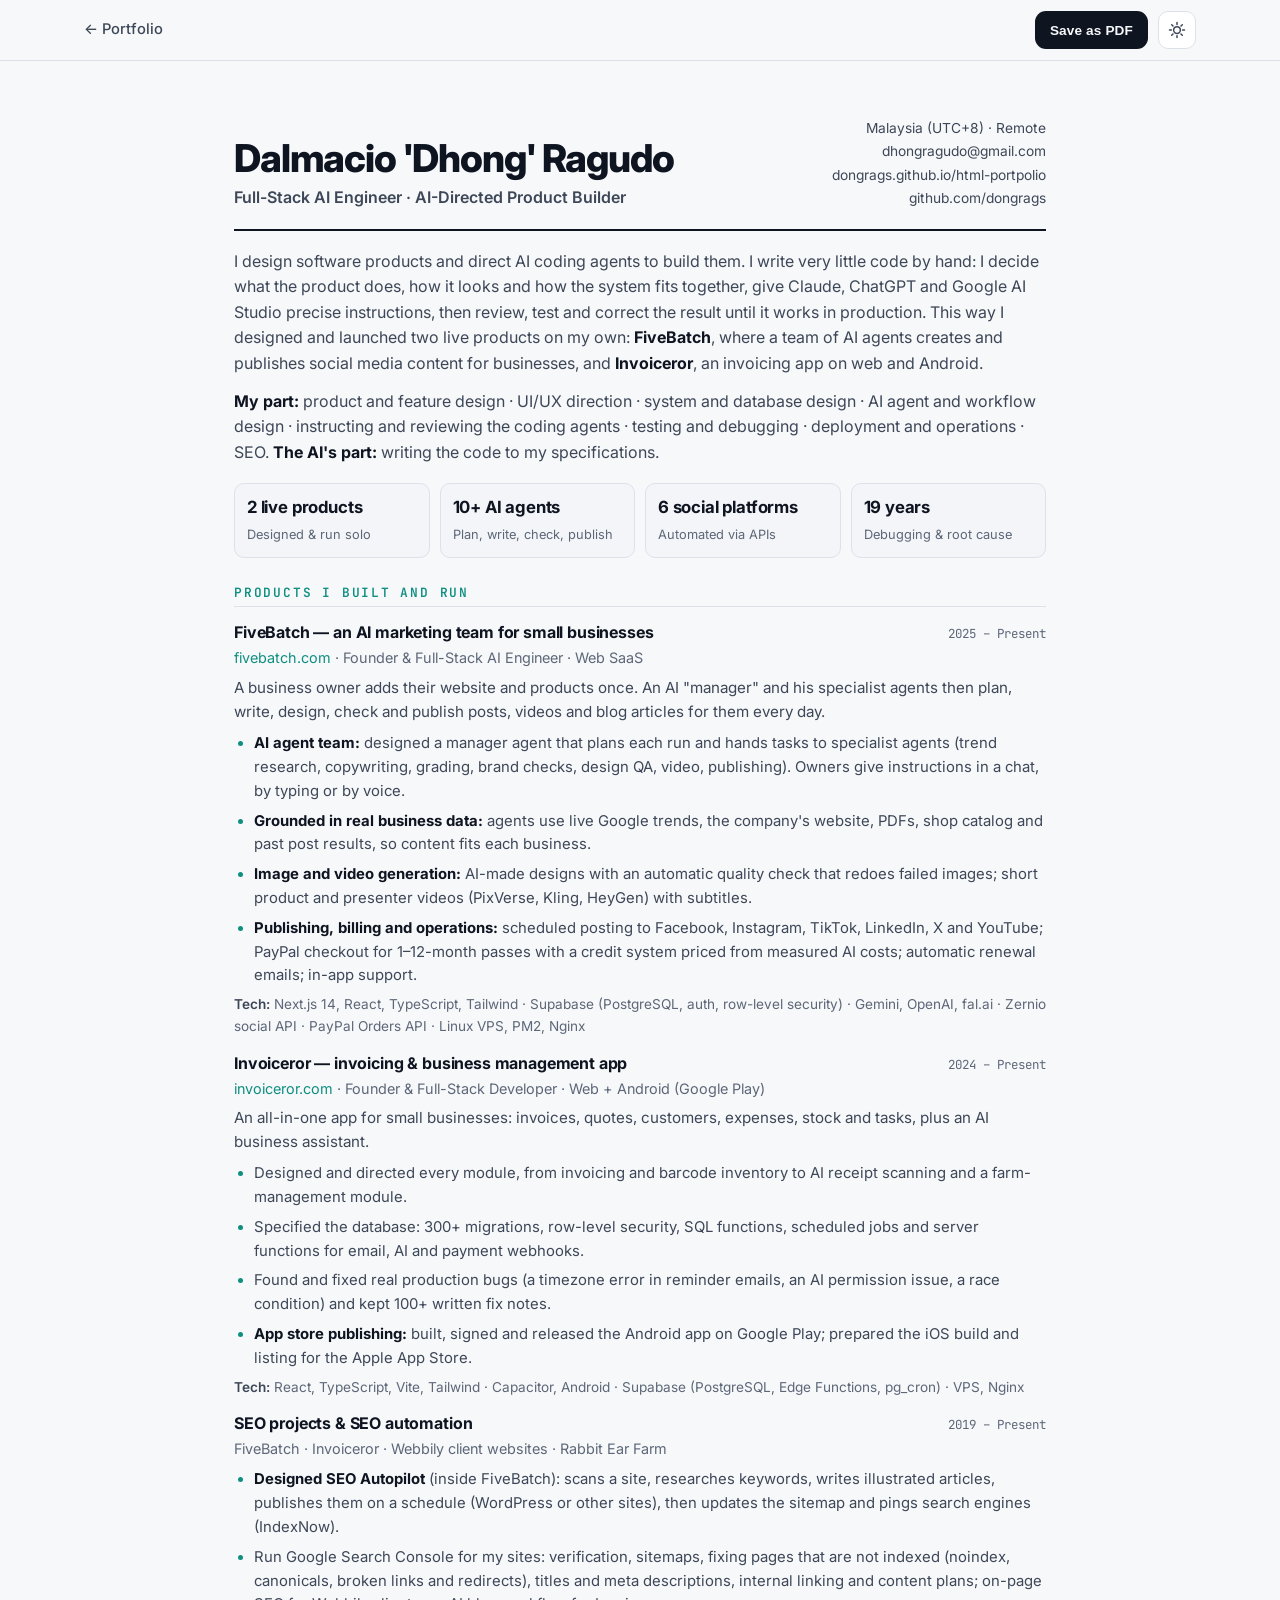
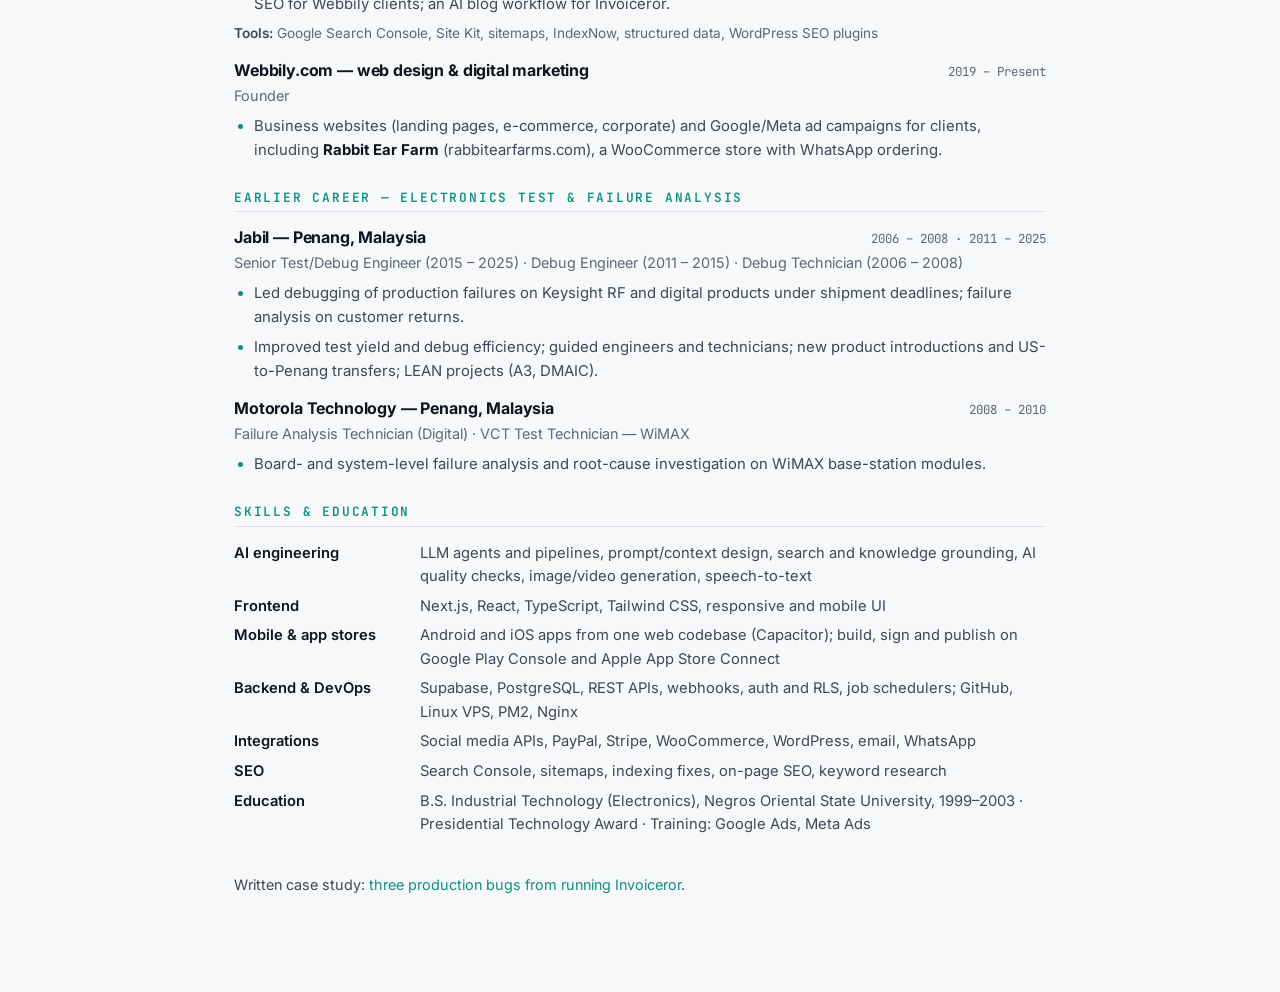
==== commit a4c7259b: "Be explicit about AI-directed development (design + instruct AI, little hand-coding); add Google Pla" ====
--- a/resume.html
+++ b/resume.html
@@ -34,7 +34,7 @@
     <header class="resume-head">
       <div>
         <h1>Dalmacio 'Dhong' Ragudo</h1>
-        <p class="resume-title">Full-Stack AI Engineer · AI Full-Stack Developer</p>
+        <p class="resume-title">Full-Stack AI Engineer · AI-Directed Product Builder</p>
       </div>
       <p class="resume-contact">
         Malaysia (UTC+8) · Remote<br>
@@ -44,10 +44,12 @@
       </p>
     </header>
 
-    <p class="summary">Full-Stack AI Engineer who builds and runs real AI products, end to end. I designed, coded and launched two live products on my own: <strong>FiveBatch</strong>, where a team of AI agents creates and publishes social media content for businesses, and <strong>Invoiceror</strong>, an invoicing and business app on web and Android. I handle everything from the user interface and database to AI pipelines, payments, deployment and SEO, building with AI coding agents (Claude, ChatGPT, Google AI Studio) while owning the design, review, testing and fixes.</p>
+    <p class="summary">I design software products and direct AI coding agents to build them. I write very little code by hand: I decide what the product does, how it looks and how the system fits together, give Claude, ChatGPT and Google AI Studio precise instructions, then review, test and correct the result until it works in production. This way I designed and launched two live products on my own: <strong>FiveBatch</strong>, where a team of AI agents creates and publishes social media content for businesses, and <strong>Invoiceror</strong>, an invoicing app on web and Android.</p>
+
+    <p class="what"><strong>My part:</strong> product and feature design · UI/UX direction · system and database design · AI agent and workflow design · instructing and reviewing the coding agents · testing and debugging · deployment and operations · SEO. <strong>The AI's part:</strong> writing the code to my specifications.</p>
 
     <ul class="highlights" aria-label="Highlights">
-      <li><strong>2 live products</strong><span>Built and run solo</span></li>
+      <li><strong>2 live products</strong><span>Designed &amp; run solo</span></li>
       <li><strong>10+ AI agents</strong><span>Plan, write, check, publish</span></li>
       <li><strong>6 social platforms</strong><span>Automated via APIs</span></li>
       <li><strong>19 years</strong><span>Debugging &amp; root cause</span></li>
@@ -60,8 +62,8 @@
       <p class="where"><a href="https://fivebatch.com/">fivebatch.com</a> · Founder &amp; Full-Stack AI Engineer · Web SaaS</p>
       <p class="what">A business owner adds their website and products once. An AI "manager" and his specialist agents then plan, write, design, check and publish posts, videos and blog articles for them every day.</p>
       <ul class="bullets">
-        <li><strong>AI agent team:</strong> built a manager agent that plans each run and hands tasks to specialist agents (trend research, copywriting, grading, brand checks, design QA, video, publishing). Owners give instructions in a chat, by typing or by voice.</li>
-        <li><strong>Grounded in real business data:</strong> agents use live Google Search trends, the company's own website, PDFs and online-shop catalog, plus results of past posts, so content is specific to each business, not generic.</li>
+        <li><strong>AI agent team:</strong> designed a manager agent that plans each run and hands tasks to specialist agents (trend research, copywriting, grading, brand checks, design QA, video, publishing). Owners give instructions in a chat, by typing or by voice.</li>
+        <li><strong>Grounded in real business data:</strong> agents use live Google trends, the company's website, PDFs, shop catalog and past post results, so content fits each business.</li>
         <li><strong>Image and video generation:</strong> AI-made designs with an automatic quality check that redoes failed images; short product and presenter videos (PixVerse, Kling, HeyGen) with subtitles.</li>
         <li><strong>Publishing, billing and operations:</strong> scheduled posting to Facebook, Instagram, TikTok, LinkedIn, X and YouTube; PayPal checkout for 1–12-month passes with a credit system priced from measured AI costs; automatic renewal emails; in-app support.</li>
       </ul>
@@ -71,12 +73,12 @@
     <div class="job">
       <div class="job-head"><h3>Invoiceror — invoicing &amp; business management app</h3><span class="when">2024 – Present</span></div>
       <p class="where"><a href="https://invoiceror.com/">invoiceror.com</a> · Founder &amp; Full-Stack Developer · Web + Android (Google Play)</p>
-      <p class="what">An all-in-one app small businesses use to send invoices and quotes and to track customers, expenses, stock and tasks, with an AI assistant that answers questions about the business.</p>
+      <p class="what">An all-in-one app for small businesses: invoices, quotes, customers, expenses, stock and tasks, plus an AI business assistant.</p>
       <ul class="bullets">
-        <li>Built invoicing, quotes, customers, expenses, barcode inventory, reports, tasks, AI receipt scanning, an AI business assistant and a farm-management module.</li>
-        <li>Shipped one codebase as both a web app and an Android app on Google Play.</li>
-        <li>Designed the database: 300+ migrations, row-level security, SQL functions, scheduled jobs and server functions for email, AI and payment webhooks.</li>
+        <li>Designed and directed every module, from invoicing and barcode inventory to AI receipt scanning and a farm-management module.</li>
+        <li>Specified the database: 300+ migrations, row-level security, SQL functions, scheduled jobs and server functions for email, AI and payment webhooks.</li>
         <li>Found and fixed real production bugs (a timezone error in reminder emails, an AI permission issue, a race condition) and kept 100+ written fix notes.</li>
+        <li><strong>App store publishing:</strong> built, signed and released the Android app on Google Play; prepared the iOS build and listing for the Apple App Store.</li>
       </ul>
       <p class="stack"><b>Tech:</b> React, TypeScript, Vite, Tailwind · Capacitor, Android · Supabase (PostgreSQL, Edge Functions, pg_cron) · VPS, Nginx</p>
     </div>
@@ -84,11 +86,9 @@
     <div class="job">
       <div class="job-head"><h3>SEO projects &amp; SEO automation</h3><span class="when">2019 – Present</span></div>
       <p class="where">FiveBatch · Invoiceror · Webbily client websites · Rabbit Ear Farm</p>
-      <p class="what">I build SEO tools, and I also do SEO hands-on for my own products and for client websites.</p>
-      <ul class="bullets">
-        <li><strong>Built SEO Autopilot</strong> (inside FiveBatch): scans a website, researches keywords, writes full articles with images and publishes them on a schedule to WordPress or other sites, then updates the sitemap and notifies search engines (IndexNow).</li>
-        <li>Run Google Search Console for my sites: verification, sitemaps, fixing pages that are not indexed (noindex, canonicals, broken links and redirects), titles and meta descriptions, internal linking and content plans.</li>
-        <li>On-page SEO for client websites through Webbily, and an AI blog workflow that publishes SEO articles for Invoiceror.</li>
+            <ul class="bullets">
+        <li><strong>Designed SEO Autopilot</strong> (inside FiveBatch): scans a site, researches keywords, writes illustrated articles, publishes them on a schedule (WordPress or other sites), then updates the sitemap and pings search engines (IndexNow).</li>
+        <li>Run Google Search Console for my sites: verification, sitemaps, fixing pages that are not indexed (noindex, canonicals, broken links and redirects), titles and meta descriptions, internal linking and content plans; on-page SEO for Webbily clients; an AI blog workflow for Invoiceror.</li>
       </ul>
       <p class="stack"><b>Tools:</b> Google Search Console, Site Kit, sitemaps, IndexNow, structured data, WordPress SEO plugins</p>
     </div>
@@ -120,21 +120,17 @@
       </ul>
     </div>
 
-    <h2>Skills</h2>
+    <h2>Skills &amp; Education</h2>
     <dl class="skills-grid">
       <dt>AI engineering</dt><dd>LLM agents and pipelines, prompt/context design, search and knowledge grounding, AI quality checks, image/video generation, speech-to-text</dd>
-      <dt>Frontend &amp; mobile</dt><dd>Next.js, React, TypeScript, Tailwind CSS; Capacitor, Android, Google Play</dd>
+      <dt>Frontend</dt><dd>Next.js, React, TypeScript, Tailwind CSS, responsive and mobile UI</dd>
+      <dt>Mobile &amp; app stores</dt><dd>Android and iOS apps from one web codebase (Capacitor); build, sign and publish on Google Play Console and Apple App Store Connect</dd>
       <dt>Backend &amp; DevOps</dt><dd>Supabase, PostgreSQL, REST APIs, webhooks, auth and RLS, job schedulers; GitHub, Linux VPS, PM2, Nginx</dd>
       <dt>Integrations</dt><dd>Social media APIs, PayPal, Stripe, WooCommerce, WordPress, email, WhatsApp</dd>
-      <dt>SEO</dt><dd>Search Console, sitemaps, indexing fixes, on-page SEO, keyword research, content automation</dd>
+      <dt>SEO</dt><dd>Search Console, sitemaps, indexing fixes, on-page SEO, keyword research</dd>
+      <dt>Education</dt><dd>B.S. Industrial Technology (Electronics), Negros Oriental State University, 1999–2003 · Presidential Technology Award · Training: Google Ads, Meta Ads</dd>
     </dl>
 
-    <h2>Education &amp; Training</h2>
-    <div class="job">
-      <div class="job-head"><h3>B.S. Industrial Technology, Major in Electronics</h3><span class="when">1999 – 2003</span></div>
-      <p class="where">Negros Oriental State University, Philippines</p>
-      <p class="where">Presidential Technology Award; Most Proficient in Technology Skills Award · Training: Google Ads, Meta Ads, front-end web design</p>
-    </div>
 
     <p class="no-print" style="margin-top:36px; font-size:.9rem">Written case study: <a href="case-studies/invoiceror-production-fixes.html">three production bugs from running Invoiceror</a>.</p>
   </main>
--- a/assets/css/doc.css
+++ b/assets/css/doc.css
@@ -122,3 +122,9 @@
   .job .what { font-size: 10.5pt; margin-top: 3px; }
   .job .stack { font-size: 9.5pt; margin-top: 3px; }
 }
+@media print {
+  /* Let long project blocks flow across pages instead of leaving half a page empty; keep each title with its first lines. */
+  .job { break-inside: auto; }
+  .job-head, .job .where, .job .what { break-after: avoid; }
+  .job ul.bullets li { break-inside: avoid; }
+}
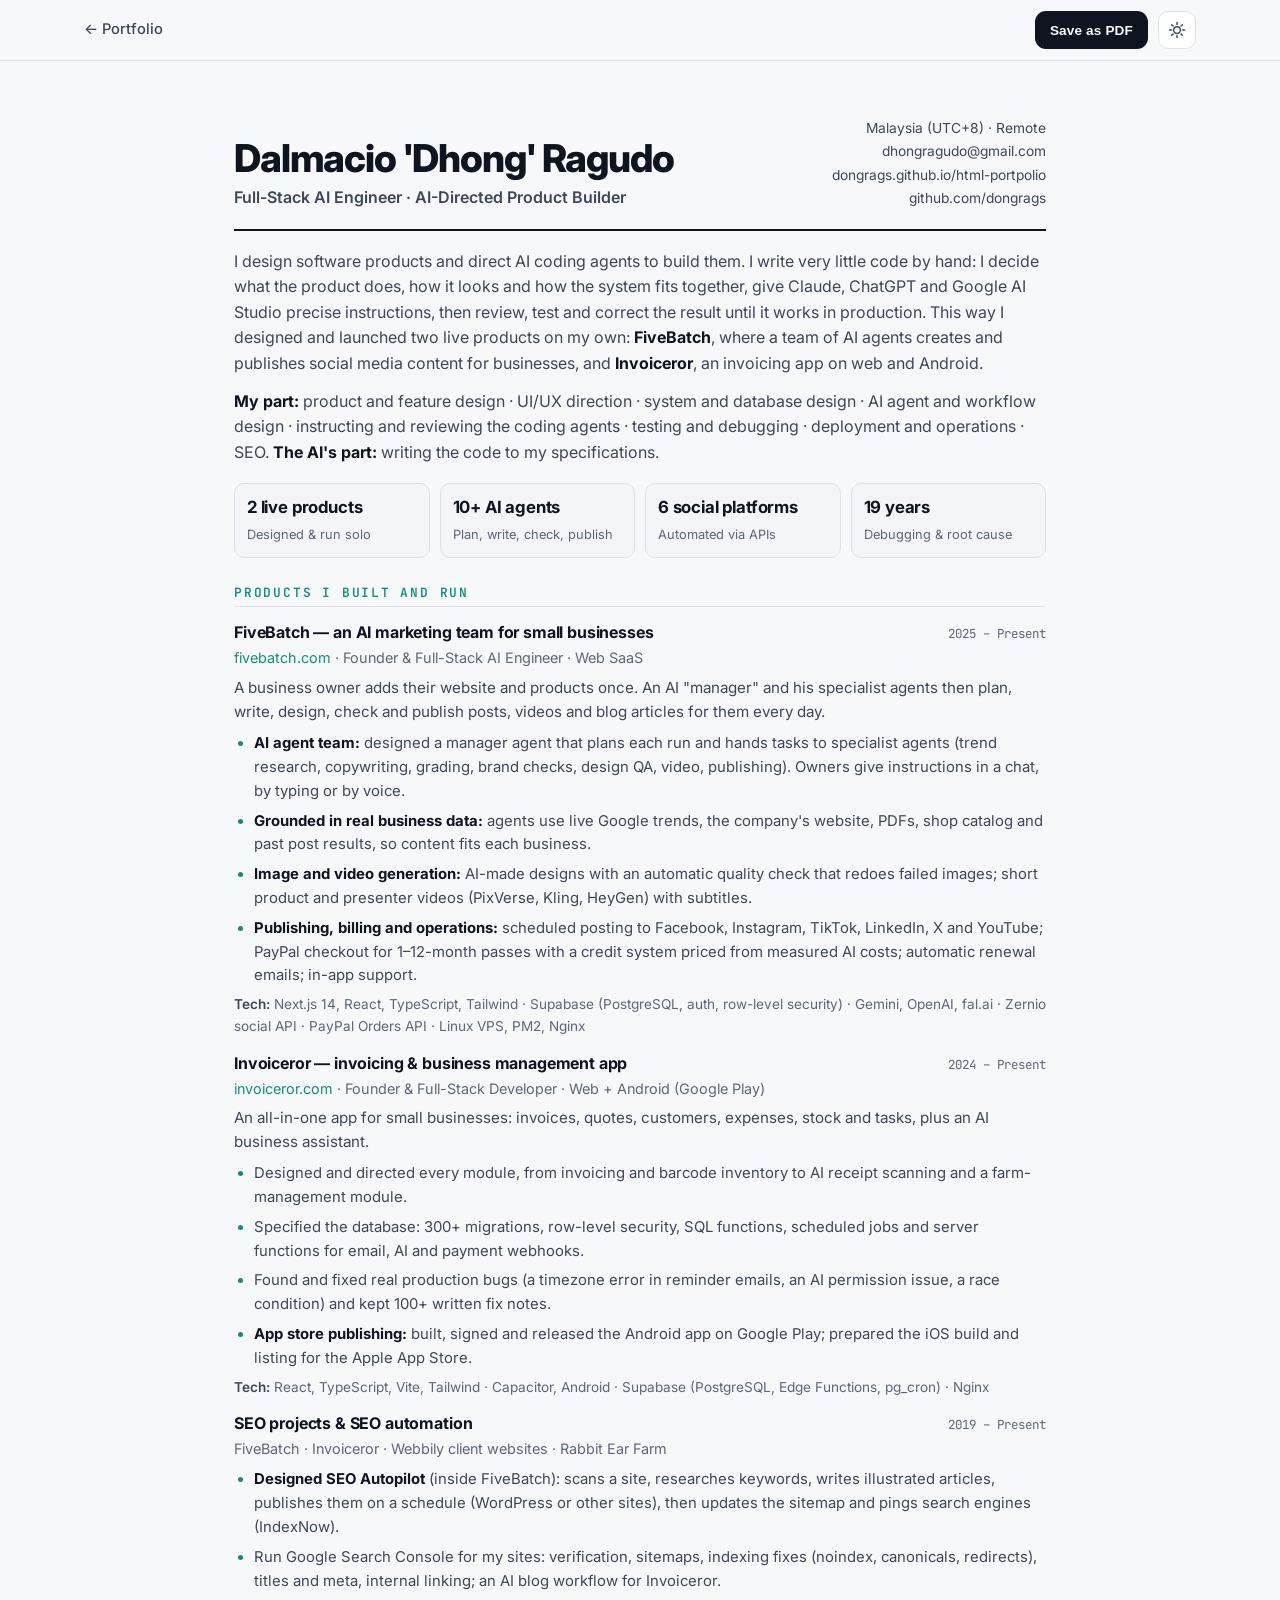
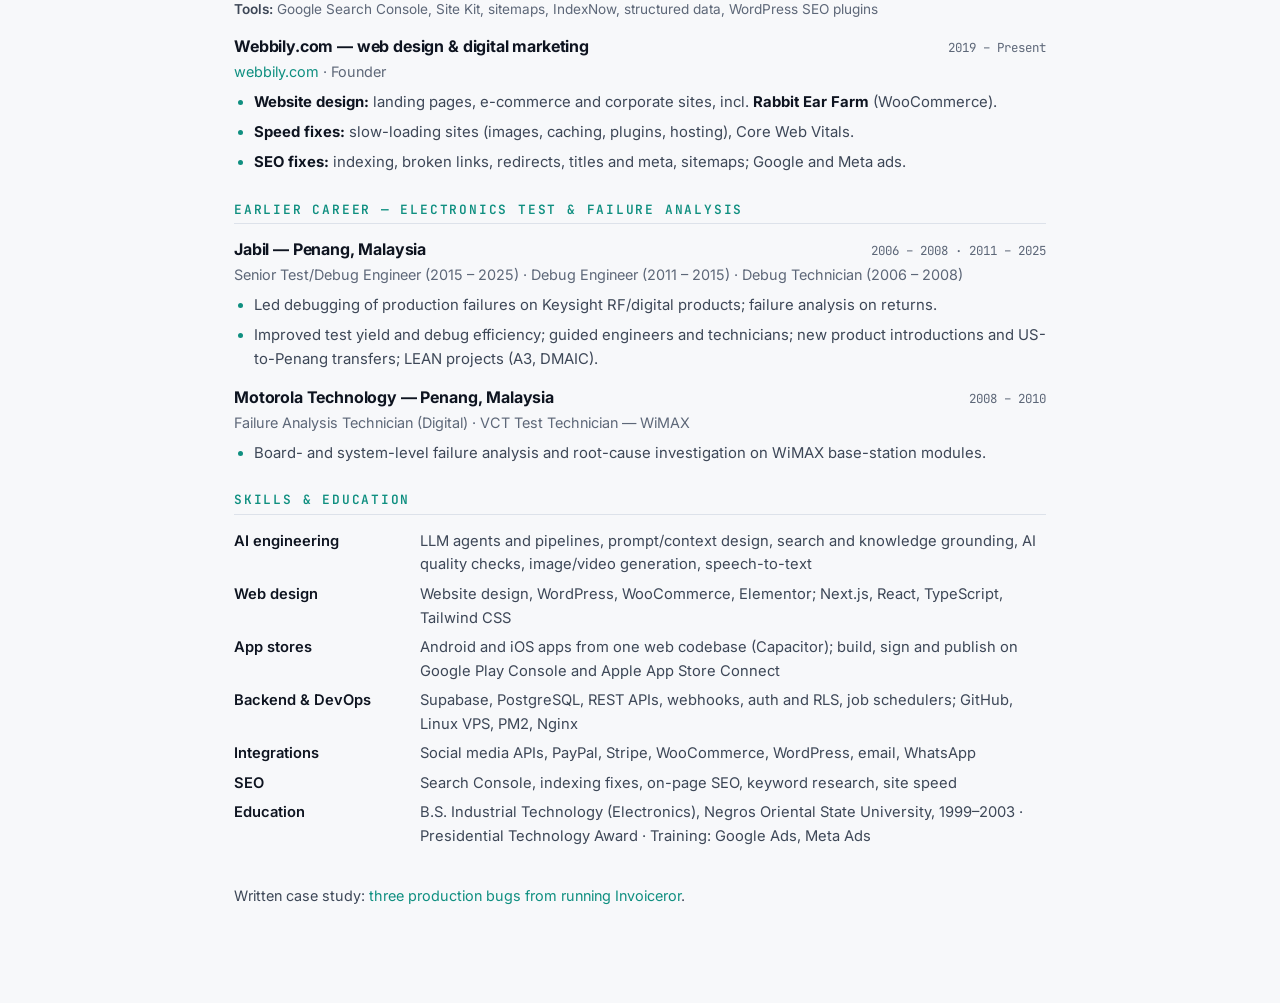
==== commit 9b2b8cb9: "Webbily: website design, slow-site speed fixes and SEO fixes Co-Authored-By: Claude Opus 5.5 <norepl" ====
--- a/resume.html
+++ b/resume.html
@@ -80,7 +80,7 @@
         <li>Found and fixed real production bugs (a timezone error in reminder emails, an AI permission issue, a race condition) and kept 100+ written fix notes.</li>
         <li><strong>App store publishing:</strong> built, signed and released the Android app on Google Play; prepared the iOS build and listing for the Apple App Store.</li>
       </ul>
-      <p class="stack"><b>Tech:</b> React, TypeScript, Vite, Tailwind · Capacitor, Android · Supabase (PostgreSQL, Edge Functions, pg_cron) · VPS, Nginx</p>
+      <p class="stack"><b>Tech:</b> React, TypeScript, Vite, Tailwind · Capacitor, Android · Supabase (PostgreSQL, Edge Functions, pg_cron) · Nginx</p>
     </div>
 
     <div class="job">
@@ -88,16 +88,18 @@
       <p class="where">FiveBatch · Invoiceror · Webbily client websites · Rabbit Ear Farm</p>
             <ul class="bullets">
         <li><strong>Designed SEO Autopilot</strong> (inside FiveBatch): scans a site, researches keywords, writes illustrated articles, publishes them on a schedule (WordPress or other sites), then updates the sitemap and pings search engines (IndexNow).</li>
-        <li>Run Google Search Console for my sites: verification, sitemaps, fixing pages that are not indexed (noindex, canonicals, broken links and redirects), titles and meta descriptions, internal linking and content plans; on-page SEO for Webbily clients; an AI blog workflow for Invoiceror.</li>
+        <li>Run Google Search Console for my sites: verification, sitemaps, indexing fixes (noindex, canonicals, redirects), titles and meta, internal linking; an AI blog workflow for Invoiceror.</li>
       </ul>
       <p class="stack"><b>Tools:</b> Google Search Console, Site Kit, sitemaps, IndexNow, structured data, WordPress SEO plugins</p>
     </div>
 
     <div class="job">
       <div class="job-head"><h3>Webbily.com — web design &amp; digital marketing</h3><span class="when">2019 – Present</span></div>
-      <p class="where">Founder</p>
+      <p class="where"><a href="https://webbily.com/">webbily.com</a> · Founder</p>
       <ul class="bullets">
-        <li>Business websites (landing pages, e-commerce, corporate) and Google/Meta ad campaigns for clients, including <strong>Rabbit Ear Farm</strong> (rabbitearfarms.com), a WooCommerce store with WhatsApp ordering.</li>
+        <li><strong>Website design:</strong> landing pages, e-commerce and corporate sites, incl. <strong>Rabbit Ear Farm</strong> (WooCommerce).</li>
+        <li><strong>Speed fixes:</strong> slow-loading sites (images, caching, plugins, hosting), Core Web Vitals.</li>
+        <li><strong>SEO fixes:</strong> indexing, broken links, redirects, titles and meta, sitemaps; Google and Meta ads.</li>
       </ul>
     </div>
 
@@ -107,7 +109,7 @@
       <div class="job-head"><h3>Jabil — Penang, Malaysia</h3><span class="when">2006 – 2008 · 2011 – 2025</span></div>
       <p class="where"><span class="nw">Senior Test/Debug Engineer (2015 – 2025)</span> · <span class="nw">Debug Engineer (2011 – 2015)</span> · <span class="nw">Debug Technician (2006 – 2008)</span></p>
       <ul class="bullets">
-        <li>Led debugging of production failures on Keysight RF and digital products under shipment deadlines; failure analysis on customer returns.</li>
+        <li>Led debugging of production failures on Keysight RF/digital products; failure analysis on returns.</li>
         <li>Improved test yield and debug efficiency; guided engineers and technicians; new product introductions and US-to-Penang transfers; LEAN projects (A3, DMAIC).</li>
       </ul>
     </div>
@@ -123,11 +125,11 @@
     <h2>Skills &amp; Education</h2>
     <dl class="skills-grid">
       <dt>AI engineering</dt><dd>LLM agents and pipelines, prompt/context design, search and knowledge grounding, AI quality checks, image/video generation, speech-to-text</dd>
-      <dt>Frontend</dt><dd>Next.js, React, TypeScript, Tailwind CSS, responsive and mobile UI</dd>
-      <dt>Mobile &amp; app stores</dt><dd>Android and iOS apps from one web codebase (Capacitor); build, sign and publish on Google Play Console and Apple App Store Connect</dd>
+      <dt>Web design</dt><dd>Website design, WordPress, WooCommerce, Elementor; Next.js, React, TypeScript, Tailwind CSS</dd>
+      <dt>App stores</dt><dd>Android and iOS apps from one web codebase (Capacitor); build, sign and publish on Google Play Console and Apple App Store Connect</dd>
       <dt>Backend &amp; DevOps</dt><dd>Supabase, PostgreSQL, REST APIs, webhooks, auth and RLS, job schedulers; GitHub, Linux VPS, PM2, Nginx</dd>
       <dt>Integrations</dt><dd>Social media APIs, PayPal, Stripe, WooCommerce, WordPress, email, WhatsApp</dd>
-      <dt>SEO</dt><dd>Search Console, sitemaps, indexing fixes, on-page SEO, keyword research</dd>
+      <dt>SEO</dt><dd>Search Console, indexing fixes, on-page SEO, keyword research, site speed</dd>
       <dt>Education</dt><dd>B.S. Industrial Technology (Electronics), Negros Oriental State University, 1999–2003 · Presidential Technology Award · Training: Google Ads, Meta Ads</dd>
     </dl>
 
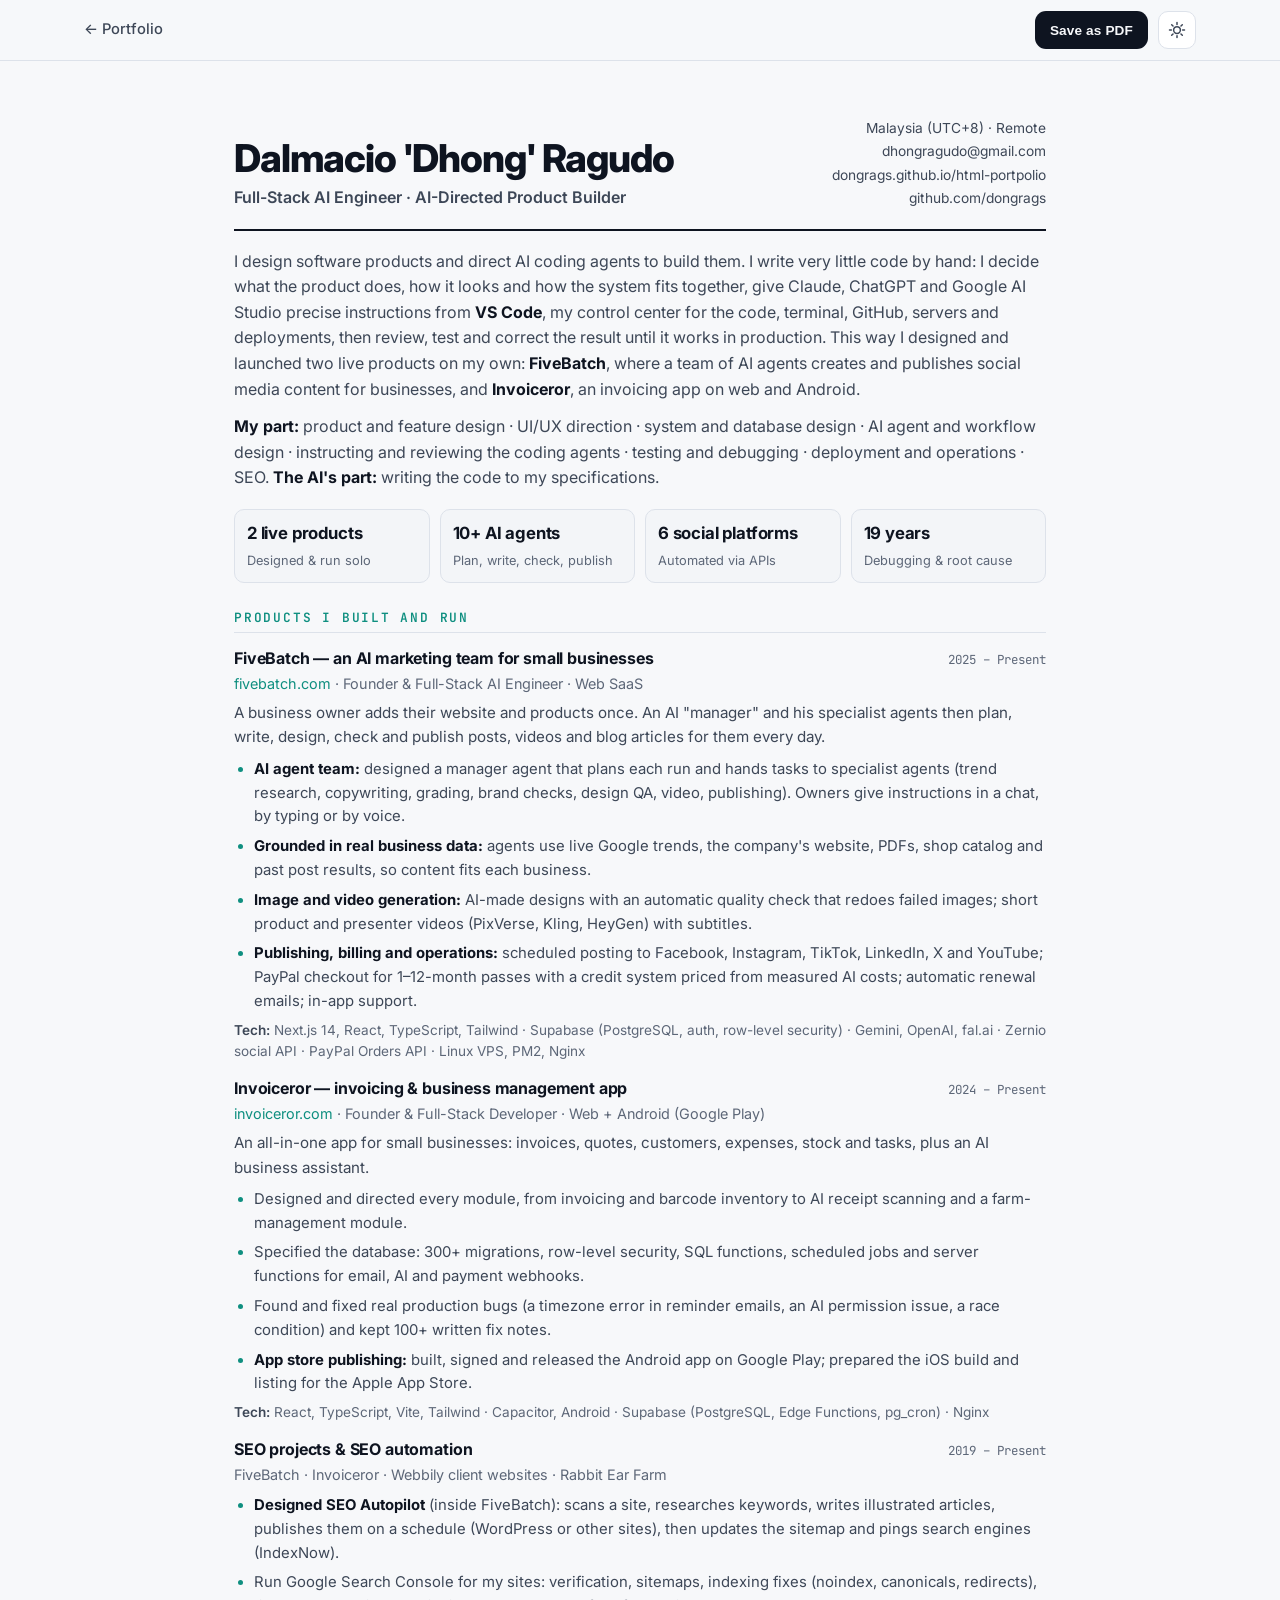
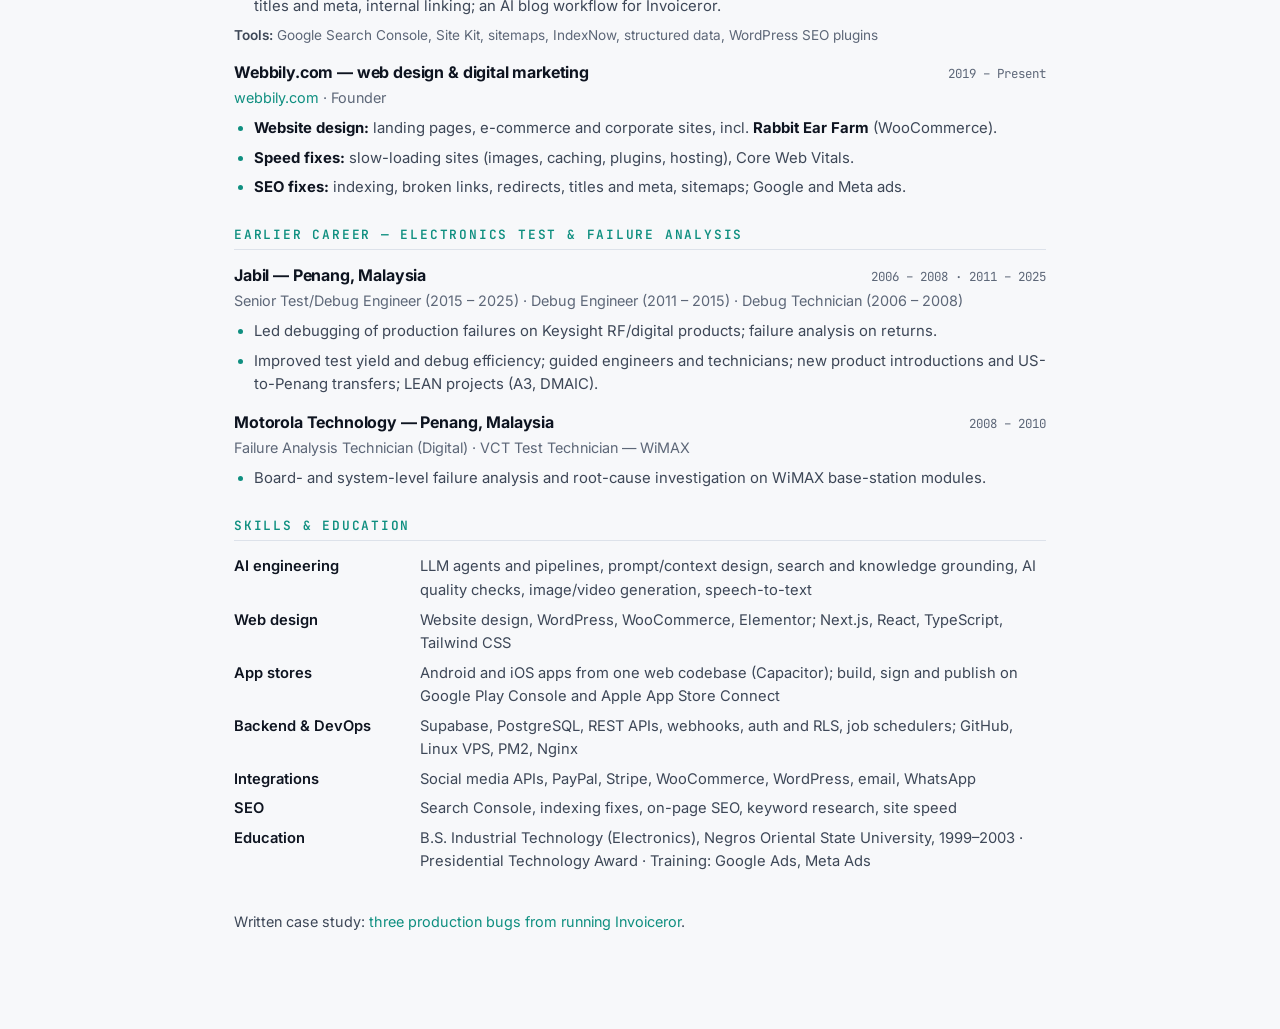
==== commit 41112acc: "VS Code as the control center for agents, code, GitHub, servers and deployments Co-Authored-By: Clau" ====
--- a/resume.html
+++ b/resume.html
@@ -44,7 +44,7 @@
       </p>
     </header>
 
-    <p class="summary">I design software products and direct AI coding agents to build them. I write very little code by hand: I decide what the product does, how it looks and how the system fits together, give Claude, ChatGPT and Google AI Studio precise instructions, then review, test and correct the result until it works in production. This way I designed and launched two live products on my own: <strong>FiveBatch</strong>, where a team of AI agents creates and publishes social media content for businesses, and <strong>Invoiceror</strong>, an invoicing app on web and Android.</p>
+    <p class="summary">I design software products and direct AI coding agents to build them. I write very little code by hand: I decide what the product does, how it looks and how the system fits together, give Claude, ChatGPT and Google AI Studio precise instructions from <strong>VS Code</strong>, my control center for the code, terminal, GitHub, servers and deployments, then review, test and correct the result until it works in production. This way I designed and launched two live products on my own: <strong>FiveBatch</strong>, where a team of AI agents creates and publishes social media content for businesses, and <strong>Invoiceror</strong>, an invoicing app on web and Android.</p>
 
     <p class="what"><strong>My part:</strong> product and feature design · UI/UX direction · system and database design · AI agent and workflow design · instructing and reviewing the coding agents · testing and debugging · deployment and operations · SEO. <strong>The AI's part:</strong> writing the code to my specifications.</p>
 
